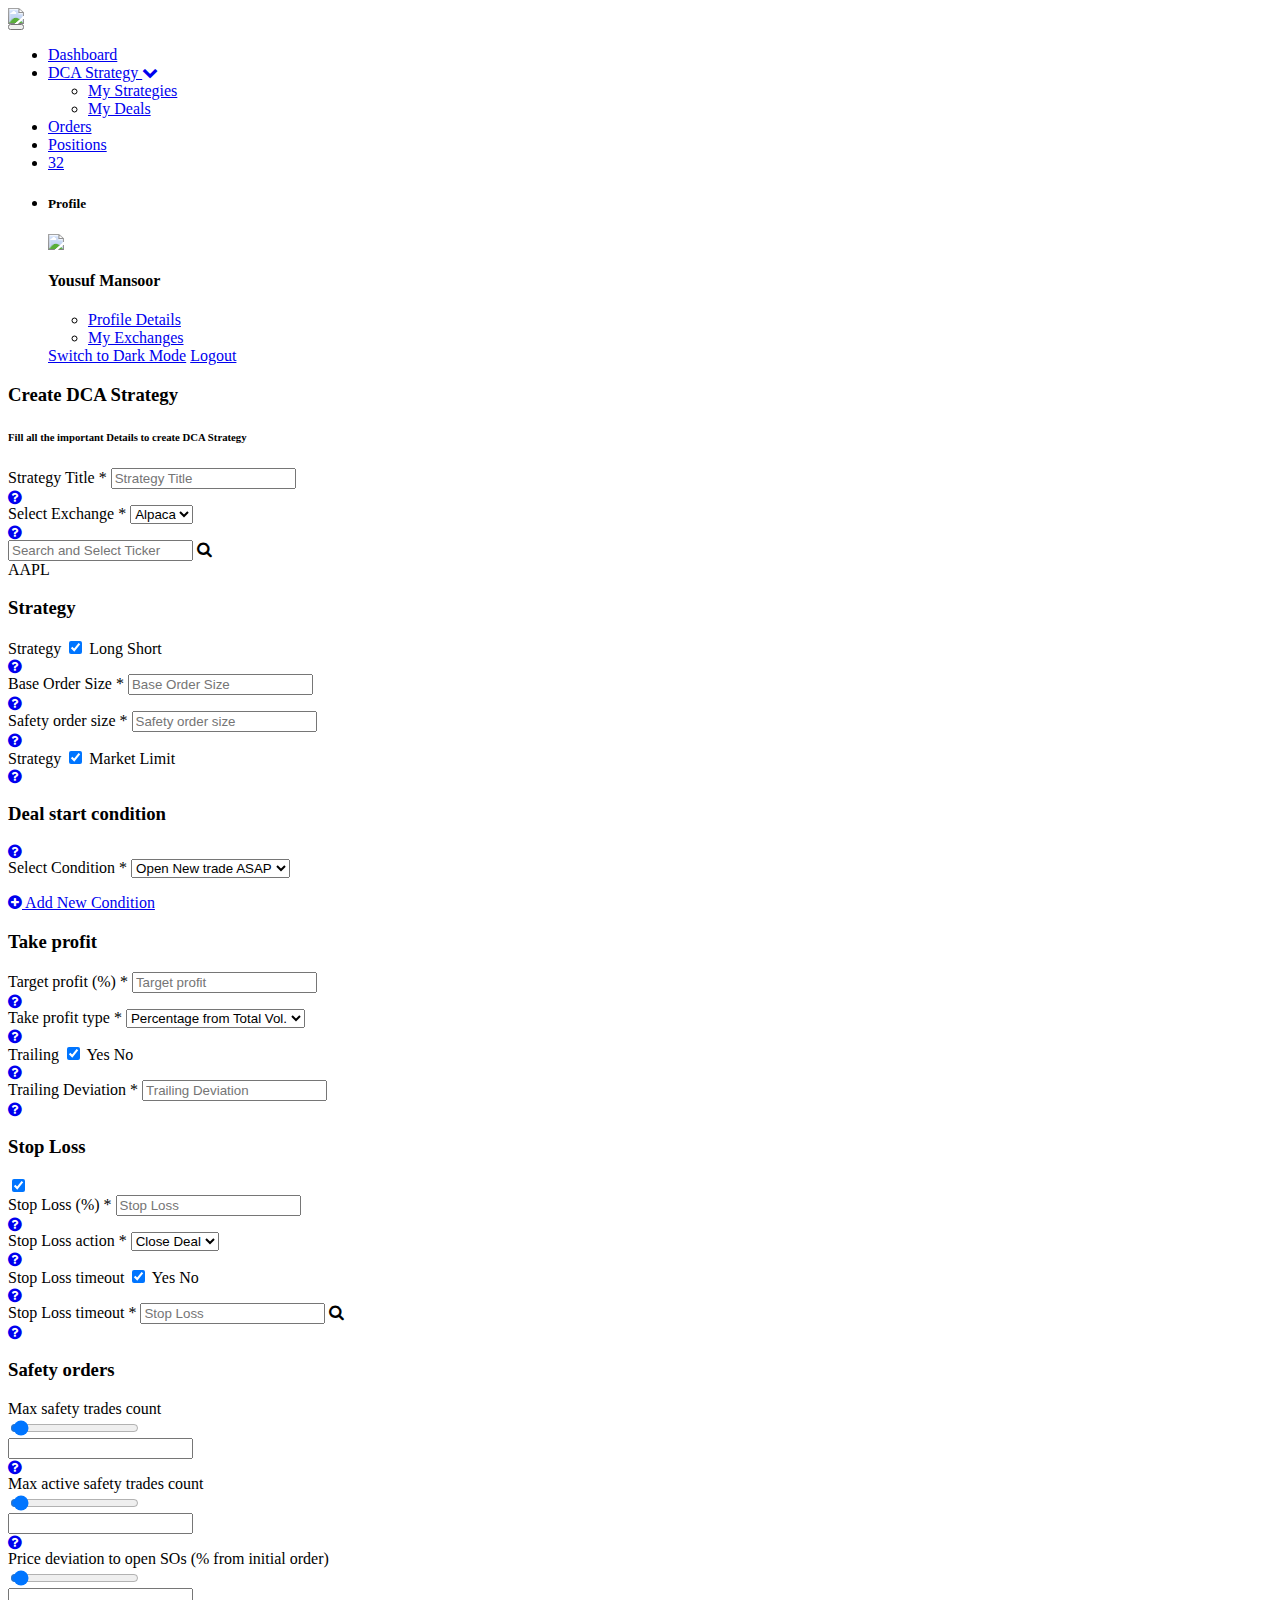
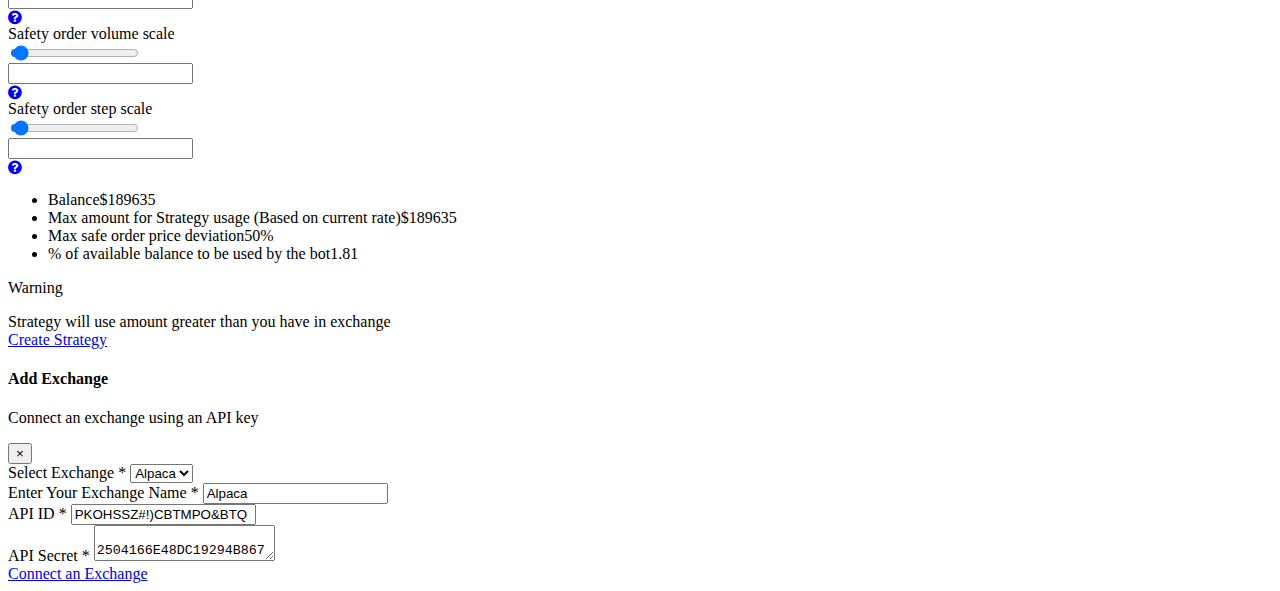
==== create_dca_strategy.html @ 5ad06d59 "Initial commit" ====
<html lang="en">
    <head>
        <meta charset="UTF-8">
        <meta name="viewport" content="width=device-width, initial-scale=1.0">
        <title>Hedgina</title>
        <link rel="stylesheet" href="vendor/bootstrap/css/bootstrap.min.css">
        <link rel="stylesheet" href="icons/css/line-awesome.min.css">
        <link rel="stylesheet" href="vendor/select-picker/css/bootstrap-select.min.css">
        <link rel="stylesheet" href="vendor/slick/slick.css">
        <link rel="stylesheet" href="vendor/slick/slick-theme.css">
        <link rel="stylesheet" href="css/range_slider_css.css">
        <link rel="stylesheet" href="https://stackpath.bootstrapcdn.com/font-awesome/4.7.0/css/font-awesome.min.css">
        <link rel="stylesheet" href="css/style.css">
    </head>
    <body>
        <!-- Navigation -->
        <nav class="navbar navbar-expand-lg navbar-light bg-light">
            <div class="container-fluid">
                <div class="row">
                    <div class="col-md-3">
                        <a class="navbar-brand" href="#"><img src="images/hedgina_logo.png"></a>
                    </div>
                    <div class="col-md-9">
                        <button class="navbar-toggler" type="button" data-toggle="collapse" data-target="#navbartopbar" aria-controls="navbarResponsive" aria-expanded="false" aria-label="Toggle navigation">
                            <span class="navbar-toggler-icon"></span>
                        </button>
                        <div class="collapse navbar-collapse" id="navbartopbar">
                            <ul class="navbar-nav ml-auto">
                                <li class="nav-item active">
                                    <a class="nav-link" href="#">Dashboard</a>
                                </li>
                                <li class="nav-item sub-item">
                                    <a class="nav-link" href="#">DCA Strategy <i class="fa fa-chevron-down"></i></a>
                                    <ul class="sub-menu">
                                        <li class="nav-item"><a href="my_dca_strategies.html" class="nav-link">My Strategies</a></li>
                                        <li class="nav-item"><a href="my_deals.html" class="nav-link">My Deals</a></li>
                                    </ul>
                                </li>
                                <li class="nav-item">
                                    <a class="nav-link" href="my_orders.html">Orders</a>
                                </li>
                                <li class="nav-item">
                                    <a class="nav-link" href="my_positions.html">Positions</a>
                                </li>
                                <li class="nav-item">
                                    <a class="nav-link notification" href="javascript:;"><i class="las la-bell"></i><span class="count">32</span></a>
                                </li>
                                <li class="nav-item">
                                    <a class="nav-link profile" href="javascript:;"><i class="las la-user"></i></a>
                                    <div class="myprofilebox">
                                        <div class="profilebox">
                                            <div class="profiletitle">
                                                <h5>Profile</h5>
                                                <a href="javascript:;" class="closeprofile"><i class="las la-times"></i></a>
                                            </div>
                                            <div class="profileimg">
                                                <span class="imgbox">
                                                    <img src="images/profilepic.png">
                                                </span>
                                                <h4>Yousuf Mansoor</h4>
                                            </div>
                                            <ul class="profilelist">
                                                <li><a href="javascript:;"><i class="las la-address-book"></i>Profile Details</a></li>
                                                <li><a href="javascript:;"><i class="las la-wallet"></i>My Exchanges</a></li>
                                            </ul>
                                            <div class="buttons">
                                                <a href="javascript:;" class="borderthemebtn">Switch to Dark Mode</a>
                                                <a href="javascript:;" class="themebtn">Logout</a>
                                            </div>
                                        </div>
                                    </div>
                                </li>
                            </ul>
                        </div>
                    </div>
                </div>
            </div>
        </nav>
        <section class="detailsec">
            <div class="container-fluid">
                <div class="row">
                    <div class="col-xl-7 col-lg-7 col-md-12">
                        <div class="row">
                            <div class="col-xl-12 col-lg-12 col-md-12">
                                <h3 class="themetitle">Create DCA Strategy</h3>
                                <h6 class="themesmalltitle">Fill all the important Details to create DCA Strategy</h6>
                            </div>
                            <div class="col-xl-6 col-lg-6 col-md-6">
                                <div class="form-group w80">
                                    <span class="form-label">Strategy Title <span class="requried">*</span></span>
                                    <input type="text" class="form-control m-input" placeholder="Strategy Title">
                                </div>
                                <a href="javascript:;" class="questionmark"><i class="fa fa-question-circle"></i></a>
                            </div>
                            <div class="col-xl-6 col-lg-6 col-md-6">
                                <div class="form-group w80">
                                    <span class="form-label">Select Exchange <span class="requried">*</span></span>
                                    <select class="form-control m-input">
                                        <option>Alpaca</option>
                                    </select>
                                </div>
                                <a href="javascript:;" class="questionmark"><i class="fa fa-question-circle"></i></a>
                            </div>
                            <div class="col-xl-6 col-lg-6 col-md-6">
                                <div class="form-group w80">
                                    <input type="text" class="form-control m-input" placeholder="Search and Select Ticker">
                                    <i class="fa fa-search inputicon"></i>
                                </div>
                            </div>
                            <div class="col-xl-6 col-lg-6 col-md-6">
                                <div class="chipbox"><span>AAPL <i class="las la-times"></i></span></div>
                            </div>
                            <div class="spanbr"></div>
                            <div class="col-xl-12 col-lg-12 col-md-12">
                                <h3 class="themetitle">Strategy</h3>
                            </div>
                            <div class="col-xl-4 col-lg-6 col-md-6">
                                <div class="form-group w80 switchgroup">
                                    <span class="form-label">Strategy</span>
                                    <label class="switch toggleswitch bigswitch">
                                        <input type="checkbox" checked="">
                                        <span class="slider round"></span>
                                        <span class="lefttext">Long</span>
                                        <span class="righttext">Short</span>
                                    </label>
                                </div>
                                <a href="javascript:;" class="questionmark"><i class="fa fa-question-circle"></i></a>
                            </div>
                            <div class="col-xl-4 col-lg-6 col-md-6">
                                <div class="form-group w80">
                                    <span class="form-label">Base Order Size <span class="requried">*</span></span>
                                    <input type="text" class="form-control m-input" placeholder="Base Order Size">
                                </div>
                                <a href="javascript:;" class="questionmark"><i class="fa fa-question-circle"></i></a>
                            </div>
                            <div class="col-xl-4 col-lg-6 col-md-6">
                                <div class="form-group w80">
                                    <span class="form-label">Safety order size <span class="requried">*</span></span>
                                    <input type="text" class="form-control m-input" placeholder="Safety order size">
                                </div>
                                <a href="javascript:;" class="questionmark"><i class="fa fa-question-circle"></i></a>
                            </div>
                            <div class="col-xl-4 col-lg-6 col-md-6">
                                <div class="form-group w80 switchgroup">
                                    <span class="form-label">Strategy</span>
                                    <label class="switch toggleswitch bigswitch">
                                        <input type="checkbox" checked="">
                                        <span class="slider round"></span>
                                        <span class="lefttext">Market</span>
                                        <span class="righttext">Limit</span>
                                    </label>
                                </div>
                                <a href="javascript:;" class="questionmark"><i class="fa fa-question-circle"></i></a>
                            </div>
                            <div class="spanbr"></div>
                            <div class="col-xl-12 col-lg-12 col-md-12">
                                <h3 class="themetitle wauto">Deal start condition</h3>
                                <a href="javascript:;" class="questionmark"><i class="fa fa-question-circle"></i></a>
                            </div>
                            <div class="col-xl-6 col-lg-6 col-md-6">
                                <div class="form-group w80">
                                    <span class="form-label">Select Condition <span class="requried">*</span></span>
                                    <select class="form-control m-input">
                                        <option>Open New trade ASAP</option>
                                    </select>
                                </div>
                            </div>
                            <div class="col-xl-6 col-lg-6 col-md-6">
                                <p class="terms abovespace"><a href="javascript:;"><i class="fa fa-plus-circle"></i> Add New Condition</a></p>
                            </div>
                            <div class="spanbr"></div>
                            <div class="col-xl-12 col-lg-12 col-md-12">
                                <h3 class="themetitle wauto">Take profit</h3>
                            </div>
                            <div class="col-xl-6 col-lg-6 col-md-6">
                                <div class="form-group w80">
                                    <span class="form-label">Target profit (%) <span class="requried">*</span></span>
                                    <input type="text" class="form-control m-input" placeholder="Target profit">
                                </div>
                                <a href="javascript:;" class="questionmark"><i class="fa fa-question-circle"></i></a>
                            </div>
                            <div class="col-xl-6 col-lg-6 col-md-6">
                                <div class="form-group w80">
                                    <span class="form-label">Take profit type <span class="requried">*</span></span>
                                    <select class="form-control m-input">
                                        <option>Percentage from Total Vol.</option>
                                    </select>
                                </div>
                                <a href="javascript:;" class="questionmark"><i class="fa fa-question-circle"></i></a>
                            </div>
                            <div class="col-xl-6 col-lg-6 col-md-6">
                                <div class="form-group w80 switchgroup">
                                    <span class="form-label">Trailing</span>
                                    <label class="switch toggleswitch bigswitch">
                                        <input type="checkbox" checked="">
                                        <span class="slider round"></span>
                                        <span class="lefttext">Yes</span>
                                        <span class="righttext">No</span>
                                    </label>
                                </div>
                                <a href="javascript:;" class="questionmark"><i class="fa fa-question-circle"></i></a>
                            </div>
                            <div class="col-xl-6 col-lg-6 col-md-6">
                                <div class="form-group w80">
                                    <span class="form-label">Trailing Deviation <span class="requried">*</span></span>
                                    <input type="text" class="form-control m-input" placeholder="Trailing Deviation">
                                </div>
                                <a href="javascript:;" class="questionmark"><i class="fa fa-question-circle"></i></a>
                            </div>
                            <div class="spanbr"></div>
                            <div class="col-xl-12 col-lg-12 col-md-12">
                                <h3 class="themetitle wauto">Stop Loss</h3>
                                <label class="switch toggleswitch">
                                    <input type="checkbox" checked="">
                                    <span class="slider round"></span>
                                </label>
                            </div>
                            <div class="col-xl-6 col-lg-6 col-md-6">
                                <div class="form-group w80">
                                    <span class="form-label">Stop Loss (%) <span class="requried">*</span></span>
                                    <input type="text" class="form-control m-input" placeholder="Stop Loss">
                                </div>
                                <a href="javascript:;" class="questionmark"><i class="fa fa-question-circle"></i></a>
                            </div>
                            <div class="col-xl-6 col-lg-6 col-md-6">
                                <div class="form-group w80">
                                    <span class="form-label">Stop Loss action <span class="requried">*</span></span>
                                    <select class="form-control m-input">
                                        <option>Close Deal</option>
                                    </select>
                                </div>
                                <a href="javascript:;" class="questionmark"><i class="fa fa-question-circle"></i></a>
                            </div>
                            <div class="col-xl-6 col-lg-6 col-md-6">
                                <div class="form-group w80 switchgroup">
                                    <span class="form-label">Stop Loss timeout</span>
                                    <label class="switch toggleswitch bigswitch">
                                        <input type="checkbox" checked="">
                                        <span class="slider round"></span>
                                        <span class="lefttext">Yes</span>
                                        <span class="righttext">No</span>
                                    </label>
                                </div>
                                <a href="javascript:;" class="questionmark"><i class="fa fa-question-circle"></i></a>
                            </div>
                            <div class="col-xl-6 col-lg-6 col-md-6">
                                <div class="form-group w80">
                                    <span class="form-label">Stop Loss timeout <span class="requried">*</span></span>
                                    <input type="text" class="form-control m-input" placeholder="Stop Loss">
                                    <i class="fa fa-search inputicon"></i>
                                </div>
                                <a href="javascript:;" class="questionmark"><i class="fa fa-question-circle"></i></a>
                            </div>
                            <div class="spanbr"></div>
                            <div class="col-xl-12 col-lg-12 col-md-6">
                                <h3 class="themetitle wauto">Safety orders</h3>
                            </div>   
                            <div class="col-xl-6 col-lg-6 col-md-12 rangslide">
                                <div class="form-group w80">
                                    <span class="form-label">Max safety trades count</span>
                                    <div class="range-slider grad" style='--min:0; --max:200; --step:1; --value:1; --text-value:"5"; '>
                                        <input type="range" min="0" max="200" step="1" value="5" oninput="this.parentNode.style.setProperty('--value',this.value); this.parentNode.style.setProperty('--text-value', JSON.stringify((+this.value).toLocaleString()))">
                                        <output></output>
                                        <div class='range-slider__progress'></div>
                                    </div>
                                    <input type="text" class="rangeinput">
                                </div>
                                <a href="javascript:;" class="questionmark"><i class="fa fa-question-circle"></i></a>
                            </div> 
                            <div class="col-xl-6 col-lg-6 col-md-12 rangslide">
                                <div class="form-group w80">
                                    <span class="form-label">Max active safety trades count</span>
                                    <div class="range-slider grad" style='--min:0; --max:200; --step:1; --value:1; --text-value:"5"; '>
                                        <input type="range" min="0" max="200" step="1" value="5" oninput="this.parentNode.style.setProperty('--value',this.value); this.parentNode.style.setProperty('--text-value', JSON.stringify((+this.value).toLocaleString()))">
                                        <output></output>
                                        <div class='range-slider__progress'></div>
                                    </div>
                                    <input type="text" class="rangeinput">
                                </div>
                                <a href="javascript:;" class="questionmark"><i class="fa fa-question-circle"></i></a>
                            </div>
                            <div class="col-xl-6 col-lg-6 col-md-12 rangslide">
                                <div class="form-group w80">
                                    <span class="form-label">Price deviation to open SOs (% from initial order)</span>
                                    <div class="range-slider grad" style='--min:0; --max:200; --step:1; --value:1; --text-value:"5"; '>
                                        <input type="range" min="0" max="200" step="1" value="5" oninput="this.parentNode.style.setProperty('--value',this.value); this.parentNode.style.setProperty('--text-value', JSON.stringify((+this.value).toLocaleString()))">
                                        <output></output>
                                        <div class='range-slider__progress'></div>
                                    </div>
                                    <input type="text" class="rangeinput">
                                </div>
                                <a href="javascript:;" class="questionmark"><i class="fa fa-question-circle"></i></a>
                            </div>
                            <div class="col-xl-6 col-lg-6 col-md-12"></div>
                            <div class="col-xl-6 col-lg-6 col-md-12 rangslide">
                                <div class="form-group w80">
                                    <span class="form-label">Safety order volume scale</span>
                                    <div class="range-slider grad" style='--min:0; --max:200; --step:1; --value:1; --text-value:"5"; '>
                                        <input type="range" min="0" max="200" step="1" value="5" oninput="this.parentNode.style.setProperty('--value',this.value); this.parentNode.style.setProperty('--text-value', JSON.stringify((+this.value).toLocaleString()))">
                                        <output></output>
                                        <div class='range-slider__progress'></div>
                                    </div>
                                    <input type="text" class="rangeinput">
                                </div>
                                <a href="javascript:;" class="questionmark"><i class="fa fa-question-circle"></i></a>
                            </div>
                            <div class="col-xl-6 col-lg-6 col-md-12 rangslide">
                                <div class="form-group w80">
                                    <span class="form-label">Safety order step scale</span>
                                    <div class="range-slider grad" style='--min:0; --max:200; --step:1; --value:1; --text-value:"5"; '>
                                        <input type="range" min="0" max="200" step="1" value="5" oninput="this.parentNode.style.setProperty('--value',this.value); this.parentNode.style.setProperty('--text-value', JSON.stringify((+this.value).toLocaleString()))">
                                        <output></output>
                                        <div class='range-slider__progress'></div>
                                    </div>
                                    <input type="text" class="rangeinput">
                                </div>
                                <a href="javascript:;" class="questionmark"><i class="fa fa-question-circle"></i></a>
                            </div>
                        </div>
                    </div> 
                    <div class="col-xl-5 col-lg-5 col-md-12">
                        <div class="boxarea boxshadow">
                            <ul class="balancelist"> 
                                <li><span class="balancetitle">Balance</span><span class="balanceval">$189635</span></li>
                                <li><span class="balancetitle">Max amount for Strategy usage (Based on current rate)</span><span class="balanceval">$189635</span></li>
                                <li><span class="balancetitle">Max safe order price deviation</span><span class="balanceval">50%</span></li>
                                <li><span class="balancetitle">% of available balance to be used by the bot</span><span class="balanceval">1.81</span></li>
                            </ul>
                            <div class="warningbox">
                                <p>Warning</p>
                                <span>Strategy will use amount greater than you have in exchange</span>
                            </div>
                            <a href="my_dca_strategies.html" class="themebtn exchangebtn w100"> Create Strategy </a>
                        </div>
                    </div>
                </div>
            </div>
        </section>
        <div class="modal successpopup" id="addExchange">
            <div class="modal-dialog">
            <div class="modal-content">      
                <!-- Modal Header -->
                <div class="modal-header">
                    <div class="titilearea">
                        <h4>Add Exchange</h4>
                        <p>Connect an exchange using an API key</p>
                    </div>
                    <button type="button" class="close" data-dismiss="modal">&times;</button>
                </div>      
                <!-- Modal body -->
                <div class="modal-body">
                    <div class="form-group">
                        <span class="form-label">Select Exchange *</span>
                        <select class="form-control m-input">
                            <option>Alpaca</option>
                        </select>
                    </div>
                    <div class="form-group">
                        <span class="form-label">Enter Your Exchange Name <span class="requried">*</span></span>
                        <input type="text" class="form-control m-input" value="Alpaca">
                    </div>
                    <div class="form-group">
                        <span class="form-label">API ID <span class="requried">*</span></span>
                        <input type="text" class="form-control m-input" value="PKOHSSZ#!)CBTMPO&BTQ">
                    </div>
                    <div class="form-group">
                        <span class="form-label">API Secret <span class="requried">*</span></span>
                        <textarea class="form-control m-input">
                            2504166E48DC19294B86773F798DEE7996D3973E2504166E48DC19294B867 73F798DEE7996D3973E2504166E48DC19294B86773F798DEE7996D3973E
                        </textarea>
                    </div>
                    <a href="javascript:;" class="themebtn w100">Connect an Exchange</a>
                </div>      
            </div>
            </div>
        </div>
       <script src="https://cdnjs.cloudflare.com/ajax/libs/jquery/2.1.3/jquery.min.js"></script>
       <script src="https://cdn.jsdelivr.net/npm/popper.js@1.16.1/dist/umd/popper.min.js" integrity="sha384-9/reFTGAW83EW2RDu2S0VKaIzap3H66lZH81PoYlFhbGU+6BZp6G7niu735Sk7lN" crossorigin="anonymous"></script>
       <script src="vendor/bootstrap/js/bootstrap.min.js"></script>
       <script src="vendor/select-picker/js/bootstrap-select.min.js"></script>
       <script src="vendor/slick/slick.js"></script>
       <script src="js/script.js"></script>
       <script>
           $(document).ready(function(){
                $('.filtterbox a.filttericon').click(function(){
                    $(this).parent().toggleClass('active');
                });
           });
       </script>
    </body>
</html>
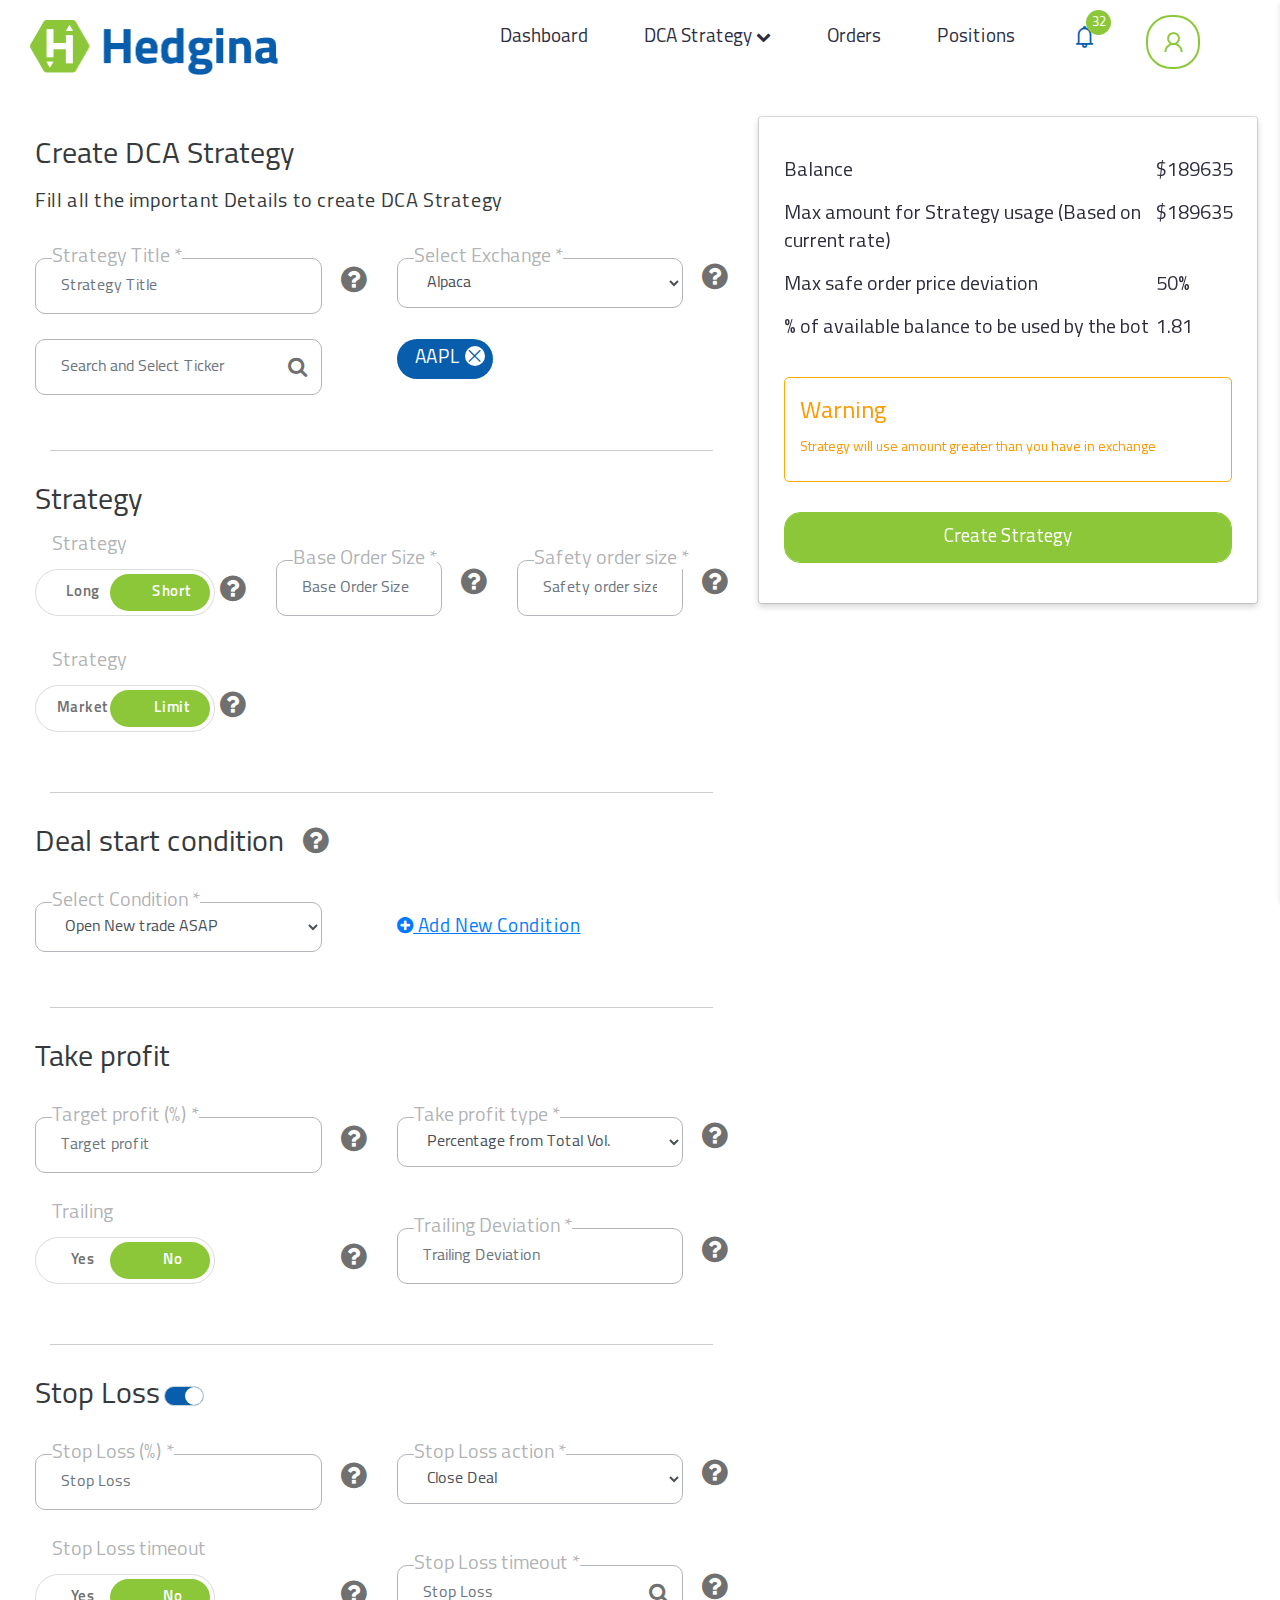
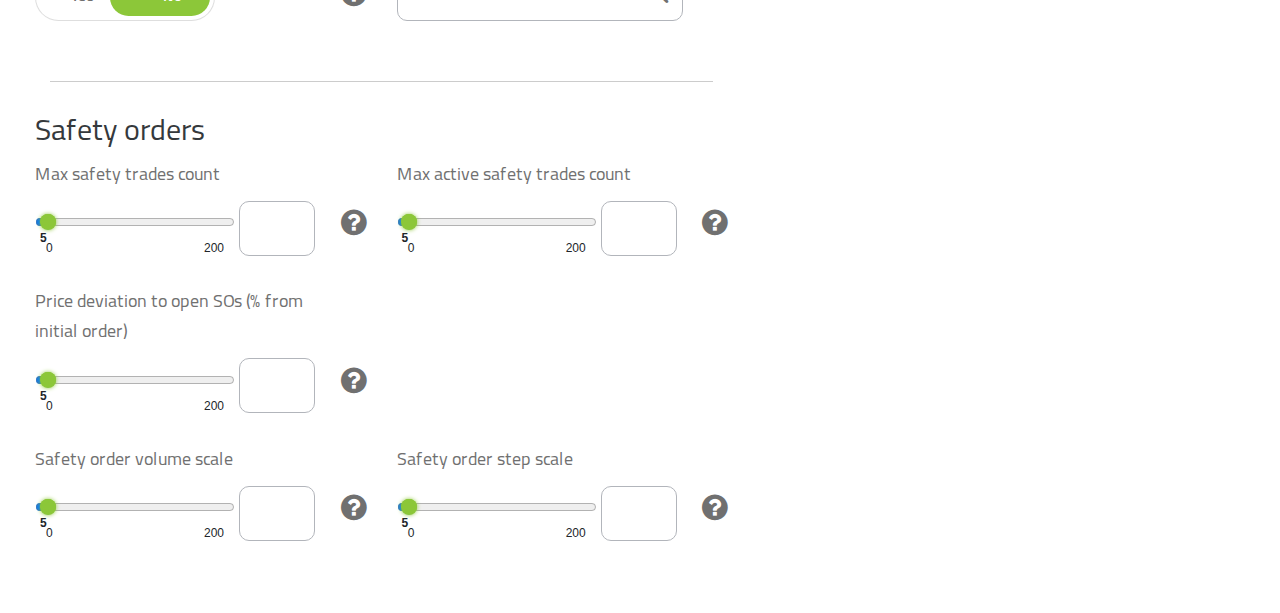
==== commit 3d9a32c5: "html" ====
--- a/create_dca_strategy.html
+++ b/create_dca_strategy.html
@@ -1,391 +1,391 @@
-<html lang="en">
-    <head>
-        <meta charset="UTF-8">
-        <meta name="viewport" content="width=device-width, initial-scale=1.0">
-        <title>Hedgina</title>
-        <link rel="stylesheet" href="vendor/bootstrap/css/bootstrap.min.css">
-        <link rel="stylesheet" href="icons/css/line-awesome.min.css">
-        <link rel="stylesheet" href="vendor/select-picker/css/bootstrap-select.min.css">
-        <link rel="stylesheet" href="vendor/slick/slick.css">
-        <link rel="stylesheet" href="vendor/slick/slick-theme.css">
-        <link rel="stylesheet" href="css/range_slider_css.css">
-        <link rel="stylesheet" href="https://stackpath.bootstrapcdn.com/font-awesome/4.7.0/css/font-awesome.min.css">
-        <link rel="stylesheet" href="css/style.css">
-    </head>
-    <body>
-        <!-- Navigation -->
-        <nav class="navbar navbar-expand-lg navbar-light bg-light">
-            <div class="container-fluid">
-                <div class="row">
-                    <div class="col-md-3">
-                        <a class="navbar-brand" href="#"><img src="images/hedgina_logo.png"></a>
-                    </div>
-                    <div class="col-md-9">
-                        <button class="navbar-toggler" type="button" data-toggle="collapse" data-target="#navbartopbar" aria-controls="navbarResponsive" aria-expanded="false" aria-label="Toggle navigation">
-                            <span class="navbar-toggler-icon"></span>
-                        </button>
-                        <div class="collapse navbar-collapse" id="navbartopbar">
-                            <ul class="navbar-nav ml-auto">
-                                <li class="nav-item active">
-                                    <a class="nav-link" href="#">Dashboard</a>
-                                </li>
-                                <li class="nav-item sub-item">
-                                    <a class="nav-link" href="#">DCA Strategy <i class="fa fa-chevron-down"></i></a>
-                                    <ul class="sub-menu">
-                                        <li class="nav-item"><a href="my_dca_strategies.html" class="nav-link">My Strategies</a></li>
-                                        <li class="nav-item"><a href="my_deals.html" class="nav-link">My Deals</a></li>
-                                    </ul>
-                                </li>
-                                <li class="nav-item">
-                                    <a class="nav-link" href="my_orders.html">Orders</a>
-                                </li>
-                                <li class="nav-item">
-                                    <a class="nav-link" href="my_positions.html">Positions</a>
-                                </li>
-                                <li class="nav-item">
-                                    <a class="nav-link notification" href="javascript:;"><i class="las la-bell"></i><span class="count">32</span></a>
-                                </li>
-                                <li class="nav-item">
-                                    <a class="nav-link profile" href="javascript:;"><i class="las la-user"></i></a>
-                                    <div class="myprofilebox">
-                                        <div class="profilebox">
-                                            <div class="profiletitle">
-                                                <h5>Profile</h5>
-                                                <a href="javascript:;" class="closeprofile"><i class="las la-times"></i></a>
-                                            </div>
-                                            <div class="profileimg">
-                                                <span class="imgbox">
-                                                    <img src="images/profilepic.png">
-                                                </span>
-                                                <h4>Yousuf Mansoor</h4>
-                                            </div>
-                                            <ul class="profilelist">
-                                                <li><a href="javascript:;"><i class="las la-address-book"></i>Profile Details</a></li>
-                                                <li><a href="javascript:;"><i class="las la-wallet"></i>My Exchanges</a></li>
-                                            </ul>
-                                            <div class="buttons">
-                                                <a href="javascript:;" class="borderthemebtn">Switch to Dark Mode</a>
-                                                <a href="javascript:;" class="themebtn">Logout</a>
-                                            </div>
-                                        </div>
-                                    </div>
-                                </li>
-                            </ul>
-                        </div>
-                    </div>
-                </div>
-            </div>
-        </nav>
-        <section class="detailsec">
-            <div class="container-fluid">
-                <div class="row">
-                    <div class="col-xl-7 col-lg-7 col-md-12">
-                        <div class="row">
-                            <div class="col-xl-12 col-lg-12 col-md-12">
-                                <h3 class="themetitle">Create DCA Strategy</h3>
-                                <h6 class="themesmalltitle">Fill all the important Details to create DCA Strategy</h6>
-                            </div>
-                            <div class="col-xl-6 col-lg-6 col-md-6">
-                                <div class="form-group w80">
-                                    <span class="form-label">Strategy Title <span class="requried">*</span></span>
-                                    <input type="text" class="form-control m-input" placeholder="Strategy Title">
-                                </div>
-                                <a href="javascript:;" class="questionmark"><i class="fa fa-question-circle"></i></a>
-                            </div>
-                            <div class="col-xl-6 col-lg-6 col-md-6">
-                                <div class="form-group w80">
-                                    <span class="form-label">Select Exchange <span class="requried">*</span></span>
-                                    <select class="form-control m-input">
-                                        <option>Alpaca</option>
-                                    </select>
-                                </div>
-                                <a href="javascript:;" class="questionmark"><i class="fa fa-question-circle"></i></a>
-                            </div>
-                            <div class="col-xl-6 col-lg-6 col-md-6">
-                                <div class="form-group w80">
-                                    <input type="text" class="form-control m-input" placeholder="Search and Select Ticker">
-                                    <i class="fa fa-search inputicon"></i>
-                                </div>
-                            </div>
-                            <div class="col-xl-6 col-lg-6 col-md-6">
-                                <div class="chipbox"><span>AAPL <i class="las la-times"></i></span></div>
-                            </div>
-                            <div class="spanbr"></div>
-                            <div class="col-xl-12 col-lg-12 col-md-12">
-                                <h3 class="themetitle">Strategy</h3>
-                            </div>
-                            <div class="col-xl-4 col-lg-6 col-md-6">
-                                <div class="form-group w80 switchgroup">
-                                    <span class="form-label">Strategy</span>
-                                    <label class="switch toggleswitch bigswitch">
-                                        <input type="checkbox" checked="">
-                                        <span class="slider round"></span>
-                                        <span class="lefttext">Long</span>
-                                        <span class="righttext">Short</span>
-                                    </label>
-                                </div>
-                                <a href="javascript:;" class="questionmark"><i class="fa fa-question-circle"></i></a>
-                            </div>
-                            <div class="col-xl-4 col-lg-6 col-md-6">
-                                <div class="form-group w80">
-                                    <span class="form-label">Base Order Size <span class="requried">*</span></span>
-                                    <input type="text" class="form-control m-input" placeholder="Base Order Size">
-                                </div>
-                                <a href="javascript:;" class="questionmark"><i class="fa fa-question-circle"></i></a>
-                            </div>
-                            <div class="col-xl-4 col-lg-6 col-md-6">
-                                <div class="form-group w80">
-                                    <span class="form-label">Safety order size <span class="requried">*</span></span>
-                                    <input type="text" class="form-control m-input" placeholder="Safety order size">
-                                </div>
-                                <a href="javascript:;" class="questionmark"><i class="fa fa-question-circle"></i></a>
-                            </div>
-                            <div class="col-xl-4 col-lg-6 col-md-6">
-                                <div class="form-group w80 switchgroup">
-                                    <span class="form-label">Strategy</span>
-                                    <label class="switch toggleswitch bigswitch">
-                                        <input type="checkbox" checked="">
-                                        <span class="slider round"></span>
-                                        <span class="lefttext">Market</span>
-                                        <span class="righttext">Limit</span>
-                                    </label>
-                                </div>
-                                <a href="javascript:;" class="questionmark"><i class="fa fa-question-circle"></i></a>
-                            </div>
-                            <div class="spanbr"></div>
-                            <div class="col-xl-12 col-lg-12 col-md-12">
-                                <h3 class="themetitle wauto">Deal start condition</h3>
-                                <a href="javascript:;" class="questionmark"><i class="fa fa-question-circle"></i></a>
-                            </div>
-                            <div class="col-xl-6 col-lg-6 col-md-6">
-                                <div class="form-group w80">
-                                    <span class="form-label">Select Condition <span class="requried">*</span></span>
-                                    <select class="form-control m-input">
-                                        <option>Open New trade ASAP</option>
-                                    </select>
-                                </div>
-                            </div>
-                            <div class="col-xl-6 col-lg-6 col-md-6">
-                                <p class="terms abovespace"><a href="javascript:;"><i class="fa fa-plus-circle"></i> Add New Condition</a></p>
-                            </div>
-                            <div class="spanbr"></div>
-                            <div class="col-xl-12 col-lg-12 col-md-12">
-                                <h3 class="themetitle wauto">Take profit</h3>
-                            </div>
-                            <div class="col-xl-6 col-lg-6 col-md-6">
-                                <div class="form-group w80">
-                                    <span class="form-label">Target profit (%) <span class="requried">*</span></span>
-                                    <input type="text" class="form-control m-input" placeholder="Target profit">
-                                </div>
-                                <a href="javascript:;" class="questionmark"><i class="fa fa-question-circle"></i></a>
-                            </div>
-                            <div class="col-xl-6 col-lg-6 col-md-6">
-                                <div class="form-group w80">
-                                    <span class="form-label">Take profit type <span class="requried">*</span></span>
-                                    <select class="form-control m-input">
-                                        <option>Percentage from Total Vol.</option>
-                                    </select>
-                                </div>
-                                <a href="javascript:;" class="questionmark"><i class="fa fa-question-circle"></i></a>
-                            </div>
-                            <div class="col-xl-6 col-lg-6 col-md-6">
-                                <div class="form-group w80 switchgroup">
-                                    <span class="form-label">Trailing</span>
-                                    <label class="switch toggleswitch bigswitch">
-                                        <input type="checkbox" checked="">
-                                        <span class="slider round"></span>
-                                        <span class="lefttext">Yes</span>
-                                        <span class="righttext">No</span>
-                                    </label>
-                                </div>
-                                <a href="javascript:;" class="questionmark"><i class="fa fa-question-circle"></i></a>
-                            </div>
-                            <div class="col-xl-6 col-lg-6 col-md-6">
-                                <div class="form-group w80">
-                                    <span class="form-label">Trailing Deviation <span class="requried">*</span></span>
-                                    <input type="text" class="form-control m-input" placeholder="Trailing Deviation">
-                                </div>
-                                <a href="javascript:;" class="questionmark"><i class="fa fa-question-circle"></i></a>
-                            </div>
-                            <div class="spanbr"></div>
-                            <div class="col-xl-12 col-lg-12 col-md-12">
-                                <h3 class="themetitle wauto">Stop Loss</h3>
-                                <label class="switch toggleswitch">
-                                    <input type="checkbox" checked="">
-                                    <span class="slider round"></span>
-                                </label>
-                            </div>
-                            <div class="col-xl-6 col-lg-6 col-md-6">
-                                <div class="form-group w80">
-                                    <span class="form-label">Stop Loss (%) <span class="requried">*</span></span>
-                                    <input type="text" class="form-control m-input" placeholder="Stop Loss">
-                                </div>
-                                <a href="javascript:;" class="questionmark"><i class="fa fa-question-circle"></i></a>
-                            </div>
-                            <div class="col-xl-6 col-lg-6 col-md-6">
-                                <div class="form-group w80">
-                                    <span class="form-label">Stop Loss action <span class="requried">*</span></span>
-                                    <select class="form-control m-input">
-                                        <option>Close Deal</option>
-                                    </select>
-                                </div>
-                                <a href="javascript:;" class="questionmark"><i class="fa fa-question-circle"></i></a>
-                            </div>
-                            <div class="col-xl-6 col-lg-6 col-md-6">
-                                <div class="form-group w80 switchgroup">
-                                    <span class="form-label">Stop Loss timeout</span>
-                                    <label class="switch toggleswitch bigswitch">
-                                        <input type="checkbox" checked="">
-                                        <span class="slider round"></span>
-                                        <span class="lefttext">Yes</span>
-                                        <span class="righttext">No</span>
-                                    </label>
-                                </div>
-                                <a href="javascript:;" class="questionmark"><i class="fa fa-question-circle"></i></a>
-                            </div>
-                            <div class="col-xl-6 col-lg-6 col-md-6">
-                                <div class="form-group w80">
-                                    <span class="form-label">Stop Loss timeout <span class="requried">*</span></span>
-                                    <input type="text" class="form-control m-input" placeholder="Stop Loss">
-                                    <i class="fa fa-search inputicon"></i>
-                                </div>
-                                <a href="javascript:;" class="questionmark"><i class="fa fa-question-circle"></i></a>
-                            </div>
-                            <div class="spanbr"></div>
-                            <div class="col-xl-12 col-lg-12 col-md-6">
-                                <h3 class="themetitle wauto">Safety orders</h3>
-                            </div>   
-                            <div class="col-xl-6 col-lg-6 col-md-12 rangslide">
-                                <div class="form-group w80">
-                                    <span class="form-label">Max safety trades count</span>
-                                    <div class="range-slider grad" style='--min:0; --max:200; --step:1; --value:1; --text-value:"5"; '>
-                                        <input type="range" min="0" max="200" step="1" value="5" oninput="this.parentNode.style.setProperty('--value',this.value); this.parentNode.style.setProperty('--text-value', JSON.stringify((+this.value).toLocaleString()))">
-                                        <output></output>
-                                        <div class='range-slider__progress'></div>
-                                    </div>
-                                    <input type="text" class="rangeinput">
-                                </div>
-                                <a href="javascript:;" class="questionmark"><i class="fa fa-question-circle"></i></a>
-                            </div> 
-                            <div class="col-xl-6 col-lg-6 col-md-12 rangslide">
-                                <div class="form-group w80">
-                                    <span class="form-label">Max active safety trades count</span>
-                                    <div class="range-slider grad" style='--min:0; --max:200; --step:1; --value:1; --text-value:"5"; '>
-                                        <input type="range" min="0" max="200" step="1" value="5" oninput="this.parentNode.style.setProperty('--value',this.value); this.parentNode.style.setProperty('--text-value', JSON.stringify((+this.value).toLocaleString()))">
-                                        <output></output>
-                                        <div class='range-slider__progress'></div>
-                                    </div>
-                                    <input type="text" class="rangeinput">
-                                </div>
-                                <a href="javascript:;" class="questionmark"><i class="fa fa-question-circle"></i></a>
-                            </div>
-                            <div class="col-xl-6 col-lg-6 col-md-12 rangslide">
-                                <div class="form-group w80">
-                                    <span class="form-label">Price deviation to open SOs (% from initial order)</span>
-                                    <div class="range-slider grad" style='--min:0; --max:200; --step:1; --value:1; --text-value:"5"; '>
-                                        <input type="range" min="0" max="200" step="1" value="5" oninput="this.parentNode.style.setProperty('--value',this.value); this.parentNode.style.setProperty('--text-value', JSON.stringify((+this.value).toLocaleString()))">
-                                        <output></output>
-                                        <div class='range-slider__progress'></div>
-                                    </div>
-                                    <input type="text" class="rangeinput">
-                                </div>
-                                <a href="javascript:;" class="questionmark"><i class="fa fa-question-circle"></i></a>
-                            </div>
-                            <div class="col-xl-6 col-lg-6 col-md-12"></div>
-                            <div class="col-xl-6 col-lg-6 col-md-12 rangslide">
-                                <div class="form-group w80">
-                                    <span class="form-label">Safety order volume scale</span>
-                                    <div class="range-slider grad" style='--min:0; --max:200; --step:1; --value:1; --text-value:"5"; '>
-                                        <input type="range" min="0" max="200" step="1" value="5" oninput="this.parentNode.style.setProperty('--value',this.value); this.parentNode.style.setProperty('--text-value', JSON.stringify((+this.value).toLocaleString()))">
-                                        <output></output>
-                                        <div class='range-slider__progress'></div>
-                                    </div>
-                                    <input type="text" class="rangeinput">
-                                </div>
-                                <a href="javascript:;" class="questionmark"><i class="fa fa-question-circle"></i></a>
-                            </div>
-                            <div class="col-xl-6 col-lg-6 col-md-12 rangslide">
-                                <div class="form-group w80">
-                                    <span class="form-label">Safety order step scale</span>
-                                    <div class="range-slider grad" style='--min:0; --max:200; --step:1; --value:1; --text-value:"5"; '>
-                                        <input type="range" min="0" max="200" step="1" value="5" oninput="this.parentNode.style.setProperty('--value',this.value); this.parentNode.style.setProperty('--text-value', JSON.stringify((+this.value).toLocaleString()))">
-                                        <output></output>
-                                        <div class='range-slider__progress'></div>
-                                    </div>
-                                    <input type="text" class="rangeinput">
-                                </div>
-                                <a href="javascript:;" class="questionmark"><i class="fa fa-question-circle"></i></a>
-                            </div>
-                        </div>
-                    </div> 
-                    <div class="col-xl-5 col-lg-5 col-md-12">
-                        <div class="boxarea boxshadow">
-                            <ul class="balancelist"> 
-                                <li><span class="balancetitle">Balance</span><span class="balanceval">$189635</span></li>
-                                <li><span class="balancetitle">Max amount for Strategy usage (Based on current rate)</span><span class="balanceval">$189635</span></li>
-                                <li><span class="balancetitle">Max safe order price deviation</span><span class="balanceval">50%</span></li>
-                                <li><span class="balancetitle">% of available balance to be used by the bot</span><span class="balanceval">1.81</span></li>
-                            </ul>
-                            <div class="warningbox">
-                                <p>Warning</p>
-                                <span>Strategy will use amount greater than you have in exchange</span>
-                            </div>
-                            <a href="my_dca_strategies.html" class="themebtn exchangebtn w100"> Create Strategy </a>
-                        </div>
-                    </div>
-                </div>
-            </div>
-        </section>
-        <div class="modal successpopup" id="addExchange">
-            <div class="modal-dialog">
-            <div class="modal-content">      
-                <!-- Modal Header -->
-                <div class="modal-header">
-                    <div class="titilearea">
-                        <h4>Add Exchange</h4>
-                        <p>Connect an exchange using an API key</p>
-                    </div>
-                    <button type="button" class="close" data-dismiss="modal">&times;</button>
-                </div>      
-                <!-- Modal body -->
-                <div class="modal-body">
-                    <div class="form-group">
-                        <span class="form-label">Select Exchange *</span>
-                        <select class="form-control m-input">
-                            <option>Alpaca</option>
-                        </select>
-                    </div>
-                    <div class="form-group">
-                        <span class="form-label">Enter Your Exchange Name <span class="requried">*</span></span>
-                        <input type="text" class="form-control m-input" value="Alpaca">
-                    </div>
-                    <div class="form-group">
-                        <span class="form-label">API ID <span class="requried">*</span></span>
-                        <input type="text" class="form-control m-input" value="PKOHSSZ#!)CBTMPO&BTQ">
-                    </div>
-                    <div class="form-group">
-                        <span class="form-label">API Secret <span class="requried">*</span></span>
-                        <textarea class="form-control m-input">
-                            2504166E48DC19294B86773F798DEE7996D3973E2504166E48DC19294B867 73F798DEE7996D3973E2504166E48DC19294B86773F798DEE7996D3973E
-                        </textarea>
-                    </div>
-                    <a href="javascript:;" class="themebtn w100">Connect an Exchange</a>
-                </div>      
-            </div>
-            </div>
-        </div>
-       <script src="https://cdnjs.cloudflare.com/ajax/libs/jquery/2.1.3/jquery.min.js"></script>
-       <script src="https://cdn.jsdelivr.net/npm/popper.js@1.16.1/dist/umd/popper.min.js" integrity="sha384-9/reFTGAW83EW2RDu2S0VKaIzap3H66lZH81PoYlFhbGU+6BZp6G7niu735Sk7lN" crossorigin="anonymous"></script>
-       <script src="vendor/bootstrap/js/bootstrap.min.js"></script>
-       <script src="vendor/select-picker/js/bootstrap-select.min.js"></script>
-       <script src="vendor/slick/slick.js"></script>
-       <script src="js/script.js"></script>
-       <script>
-           $(document).ready(function(){
-                $('.filtterbox a.filttericon').click(function(){
-                    $(this).parent().toggleClass('active');
-                });
-           });
-       </script>
-    </body>
+<html lang="en">
+    <head>
+        <meta charset="UTF-8">
+        <meta name="viewport" content="width=device-width, initial-scale=1.0">
+        <title>Hedgina</title>
+        <link rel="stylesheet" href="vendor/bootstrap/css/bootstrap.min.css">
+        <link rel="stylesheet" href="icons/css/line-awesome.min.css">
+        <link rel="stylesheet" href="vendor/select-picker/css/bootstrap-select.min.css">
+        <link rel="stylesheet" href="vendor/slick/slick.css">
+        <link rel="stylesheet" href="vendor/slick/slick-theme.css">
+        <link rel="stylesheet" href="css/range_slider_css.css">
+        <link rel="stylesheet" href="https://stackpath.bootstrapcdn.com/font-awesome/4.7.0/css/font-awesome.min.css">
+        <link rel="stylesheet" href="css/style.css">
+    </head>
+    <body>
+        <!-- Navigation -->
+        <nav class="navbar navbar-expand-lg navbar-light bg-light">
+            <div class="container-fluid">
+                <div class="row">
+                    <div class="col-md-3">
+                        <a class="navbar-brand" href="#"><img src="images/hedgina_logo.png"></a>
+                    </div>
+                    <div class="col-md-9">
+                        <button class="navbar-toggler" type="button" data-toggle="collapse" data-target="#navbartopbar" aria-controls="navbarResponsive" aria-expanded="false" aria-label="Toggle navigation">
+                            <span class="navbar-toggler-icon"></span>
+                        </button>
+                        <div class="collapse navbar-collapse" id="navbartopbar">
+                            <ul class="navbar-nav ml-auto">
+                                <li class="nav-item active">
+                                    <a class="nav-link" href="#">Dashboard</a>
+                                </li>
+                                <li class="nav-item sub-item">
+                                    <a class="nav-link" href="#">DCA Strategy <i class="fa fa-chevron-down"></i></a>
+                                    <ul class="sub-menu">
+                                        <li class="nav-item"><a href="my_dca_strategies.html" class="nav-link">My Strategies</a></li>
+                                        <li class="nav-item"><a href="my_deals.html" class="nav-link">My Deals</a></li>
+                                    </ul>
+                                </li>
+                                <li class="nav-item">
+                                    <a class="nav-link" href="my_orders.html">Orders</a>
+                                </li>
+                                <li class="nav-item">
+                                    <a class="nav-link" href="my_positions.html">Positions</a>
+                                </li>
+                                <li class="nav-item">
+                                    <a class="nav-link notification" href="javascript:;"><i class="las la-bell"></i><span class="count">32</span></a>
+                                </li>
+                                <li class="nav-item">
+                                    <a class="nav-link profile" href="javascript:;"><i class="las la-user"></i></a>
+                                    <div class="myprofilebox">
+                                        <div class="profilebox">
+                                            <div class="profiletitle">
+                                                <h5>Profile</h5>
+                                                <a href="javascript:;" class="closeprofile"><i class="las la-times"></i></a>
+                                            </div>
+                                            <div class="profileimg">
+                                                <span class="imgbox">
+                                                    <img src="images/profilepic.png">
+                                                </span>
+                                                <h4>Yousuf Mansoor</h4>
+                                            </div>
+                                            <ul class="profilelist">
+                                                <li><a href="javascript:;"><i class="las la-address-book"></i>Profile Details</a></li>
+                                                <li><a href="javascript:;"><i class="las la-wallet"></i>My Exchanges</a></li>
+                                            </ul>
+                                            <div class="buttons">
+                                                <a href="javascript:;" class="borderthemebtn">Switch to Dark Mode</a>
+                                                <a href="javascript:;" class="themebtn">Logout</a>
+                                            </div>
+                                        </div>
+                                    </div>
+                                </li>
+                            </ul>
+                        </div>
+                    </div>
+                </div>
+            </div>
+        </nav>
+        <section class="detailsec">
+            <div class="container-fluid">
+                <div class="row">
+                    <div class="col-xl-7 col-lg-7 col-md-12">
+                        <div class="row">
+                            <div class="col-xl-12 col-lg-12 col-md-12">
+                                <h3 class="themetitle">Create DCA Strategy</h3>
+                                <h6 class="themesmalltitle">Fill all the important Details to create DCA Strategy</h6>
+                            </div>
+                            <div class="col-xl-6 col-lg-6 col-md-6">
+                                <div class="form-group w80">
+                                    <span class="form-label">Strategy Title <span class="requried">*</span></span>
+                                    <input type="text" class="form-control m-input" placeholder="Strategy Title">
+                                </div>
+                                <a href="javascript:;" class="questionmark"><i class="fa fa-question-circle"></i></a>
+                            </div>
+                            <div class="col-xl-6 col-lg-6 col-md-6">
+                                <div class="form-group w80">
+                                    <span class="form-label">Select Exchange <span class="requried">*</span></span>
+                                    <select class="form-control m-input">
+                                        <option>Alpaca</option>
+                                    </select>
+                                </div>
+                                <a href="javascript:;" class="questionmark"><i class="fa fa-question-circle"></i></a>
+                            </div>
+                            <div class="col-xl-6 col-lg-6 col-md-6">
+                                <div class="form-group w80">
+                                    <input type="text" class="form-control m-input" placeholder="Search and Select Ticker">
+                                    <i class="fa fa-search inputicon"></i>
+                                </div>
+                            </div>
+                            <div class="col-xl-6 col-lg-6 col-md-6">
+                                <div class="chipbox"><span>AAPL <i class="las la-times"></i></span></div>
+                            </div>
+                            <div class="spanbr"></div>
+                            <div class="col-xl-12 col-lg-12 col-md-12">
+                                <h3 class="themetitle">Strategy</h3>
+                            </div>
+                            <div class="col-xl-4 col-lg-6 col-md-6">
+                                <div class="form-group w80 switchgroup">
+                                    <span class="form-label">Strategy</span>
+                                    <label class="switch toggleswitch bigswitch">
+                                        <input type="checkbox" checked="">
+                                        <span class="slider round"></span>
+                                        <span class="lefttext">Long</span>
+                                        <span class="righttext">Short</span>
+                                    </label>
+                                </div>
+                                <a href="javascript:;" class="questionmark"><i class="fa fa-question-circle"></i></a>
+                            </div>
+                            <div class="col-xl-4 col-lg-6 col-md-6">
+                                <div class="form-group w80">
+                                    <span class="form-label">Base Order Size <span class="requried">*</span></span>
+                                    <input type="text" class="form-control m-input" placeholder="Base Order Size">
+                                </div>
+                                <a href="javascript:;" class="questionmark"><i class="fa fa-question-circle"></i></a>
+                            </div>
+                            <div class="col-xl-4 col-lg-6 col-md-6">
+                                <div class="form-group w80">
+                                    <span class="form-label">Safety order size <span class="requried">*</span></span>
+                                    <input type="text" class="form-control m-input" placeholder="Safety order size">
+                                </div>
+                                <a href="javascript:;" class="questionmark"><i class="fa fa-question-circle"></i></a>
+                            </div>
+                            <div class="col-xl-4 col-lg-6 col-md-6">
+                                <div class="form-group w80 switchgroup">
+                                    <span class="form-label">Strategy</span>
+                                    <label class="switch toggleswitch bigswitch">
+                                        <input type="checkbox" checked="">
+                                        <span class="slider round"></span>
+                                        <span class="lefttext">Market</span>
+                                        <span class="righttext">Limit</span>
+                                    </label>
+                                </div>
+                                <a href="javascript:;" class="questionmark"><i class="fa fa-question-circle"></i></a>
+                            </div>
+                            <div class="spanbr"></div>
+                            <div class="col-xl-12 col-lg-12 col-md-12">
+                                <h3 class="themetitle wauto">Deal start condition</h3>
+                                <a href="javascript:;" class="questionmark"><i class="fa fa-question-circle"></i></a>
+                            </div>
+                            <div class="col-xl-6 col-lg-6 col-md-6">
+                                <div class="form-group w80">
+                                    <span class="form-label">Select Condition <span class="requried">*</span></span>
+                                    <select class="form-control m-input">
+                                        <option>Open New trade ASAP</option>
+                                    </select>
+                                </div>
+                            </div>
+                            <div class="col-xl-6 col-lg-6 col-md-6">
+                                <p class="terms abovespace"><a href="javascript:;"><i class="fa fa-plus-circle"></i> Add New Condition</a></p>
+                            </div>
+                            <div class="spanbr"></div>
+                            <div class="col-xl-12 col-lg-12 col-md-12">
+                                <h3 class="themetitle wauto">Take profit</h3>
+                            </div>
+                            <div class="col-xl-6 col-lg-6 col-md-6">
+                                <div class="form-group w80">
+                                    <span class="form-label">Target profit (%) <span class="requried">*</span></span>
+                                    <input type="text" class="form-control m-input" placeholder="Target profit">
+                                </div>
+                                <a href="javascript:;" class="questionmark"><i class="fa fa-question-circle"></i></a>
+                            </div>
+                            <div class="col-xl-6 col-lg-6 col-md-6">
+                                <div class="form-group w80">
+                                    <span class="form-label">Take profit type <span class="requried">*</span></span>
+                                    <select class="form-control m-input">
+                                        <option>Percentage from Total Vol.</option>
+                                    </select>
+                                </div>
+                                <a href="javascript:;" class="questionmark"><i class="fa fa-question-circle"></i></a>
+                            </div>
+                            <div class="col-xl-6 col-lg-6 col-md-6">
+                                <div class="form-group w80 switchgroup">
+                                    <span class="form-label">Trailing</span>
+                                    <label class="switch toggleswitch bigswitch">
+                                        <input type="checkbox" checked="">
+                                        <span class="slider round"></span>
+                                        <span class="lefttext">Yes</span>
+                                        <span class="righttext">No</span>
+                                    </label>
+                                </div>
+                                <a href="javascript:;" class="questionmark"><i class="fa fa-question-circle"></i></a>
+                            </div>
+                            <div class="col-xl-6 col-lg-6 col-md-6">
+                                <div class="form-group w80">
+                                    <span class="form-label">Trailing Deviation <span class="requried">*</span></span>
+                                    <input type="text" class="form-control m-input" placeholder="Trailing Deviation">
+                                </div>
+                                <a href="javascript:;" class="questionmark"><i class="fa fa-question-circle"></i></a>
+                            </div>
+                            <div class="spanbr"></div>
+                            <div class="col-xl-12 col-lg-12 col-md-12">
+                                <h3 class="themetitle wauto">Stop Loss</h3>
+                                <label class="switch toggleswitch">
+                                    <input type="checkbox" checked="">
+                                    <span class="slider round"></span>
+                                </label>
+                            </div>
+                            <div class="col-xl-6 col-lg-6 col-md-6">
+                                <div class="form-group w80">
+                                    <span class="form-label">Stop Loss (%) <span class="requried">*</span></span>
+                                    <input type="text" class="form-control m-input" placeholder="Stop Loss">
+                                </div>
+                                <a href="javascript:;" class="questionmark"><i class="fa fa-question-circle"></i></a>
+                            </div>
+                            <div class="col-xl-6 col-lg-6 col-md-6">
+                                <div class="form-group w80">
+                                    <span class="form-label">Stop Loss action <span class="requried">*</span></span>
+                                    <select class="form-control m-input">
+                                        <option>Close Deal</option>
+                                    </select>
+                                </div>
+                                <a href="javascript:;" class="questionmark"><i class="fa fa-question-circle"></i></a>
+                            </div>
+                            <div class="col-xl-6 col-lg-6 col-md-6">
+                                <div class="form-group w80 switchgroup">
+                                    <span class="form-label">Stop Loss timeout</span>
+                                    <label class="switch toggleswitch bigswitch">
+                                        <input type="checkbox" checked="">
+                                        <span class="slider round"></span>
+                                        <span class="lefttext">Yes</span>
+                                        <span class="righttext">No</span>
+                                    </label>
+                                </div>
+                                <a href="javascript:;" class="questionmark"><i class="fa fa-question-circle"></i></a>
+                            </div>
+                            <div class="col-xl-6 col-lg-6 col-md-6">
+                                <div class="form-group w80">
+                                    <span class="form-label">Stop Loss timeout <span class="requried">*</span></span>
+                                    <input type="text" class="form-control m-input" placeholder="Stop Loss">
+                                    <i class="fa fa-search inputicon"></i>
+                                </div>
+                                <a href="javascript:;" class="questionmark"><i class="fa fa-question-circle"></i></a>
+                            </div>
+                            <div class="spanbr"></div>
+                            <div class="col-xl-12 col-lg-12 col-md-6">
+                                <h3 class="themetitle wauto">Safety orders</h3>
+                            </div>   
+                            <div class="col-xl-6 col-lg-6 col-md-12 rangslide">
+                                <div class="form-group w80">
+                                    <span class="form-label">Max safety trades count</span>
+                                    <div class="range-slider grad" style='--min:0; --max:200; --step:1; --value:1; --text-value:"5"; '>
+                                        <input type="range" min="0" max="200" step="1" value="5" oninput="this.parentNode.style.setProperty('--value',this.value); this.parentNode.style.setProperty('--text-value', JSON.stringify((+this.value).toLocaleString()))">
+                                        <output></output>
+                                        <div class='range-slider__progress'></div>
+                                    </div>
+                                    <input type="text" class="rangeinput">
+                                </div>
+                                <a href="javascript:;" class="questionmark"><i class="fa fa-question-circle"></i></a>
+                            </div> 
+                            <div class="col-xl-6 col-lg-6 col-md-12 rangslide">
+                                <div class="form-group w80">
+                                    <span class="form-label">Max active safety trades count</span>
+                                    <div class="range-slider grad" style='--min:0; --max:200; --step:1; --value:1; --text-value:"5"; '>
+                                        <input type="range" min="0" max="200" step="1" value="5" oninput="this.parentNode.style.setProperty('--value',this.value); this.parentNode.style.setProperty('--text-value', JSON.stringify((+this.value).toLocaleString()))">
+                                        <output></output>
+                                        <div class='range-slider__progress'></div>
+                                    </div>
+                                    <input type="text" class="rangeinput">
+                                </div>
+                                <a href="javascript:;" class="questionmark"><i class="fa fa-question-circle"></i></a>
+                            </div>
+                            <div class="col-xl-6 col-lg-6 col-md-12 rangslide">
+                                <div class="form-group w80">
+                                    <span class="form-label">Price deviation to open SOs (% from initial order)</span>
+                                    <div class="range-slider grad" style='--min:0; --max:200; --step:1; --value:1; --text-value:"5"; '>
+                                        <input type="range" min="0" max="200" step="1" value="5" oninput="this.parentNode.style.setProperty('--value',this.value); this.parentNode.style.setProperty('--text-value', JSON.stringify((+this.value).toLocaleString()))">
+                                        <output></output>
+                                        <div class='range-slider__progress'></div>
+                                    </div>
+                                    <input type="text" class="rangeinput">
+                                </div>
+                                <a href="javascript:;" class="questionmark"><i class="fa fa-question-circle"></i></a>
+                            </div>
+                            <div class="col-xl-6 col-lg-6 col-md-12"></div>
+                            <div class="col-xl-6 col-lg-6 col-md-12 rangslide">
+                                <div class="form-group w80">
+                                    <span class="form-label">Safety order volume scale</span>
+                                    <div class="range-slider grad" style='--min:0; --max:200; --step:1; --value:1; --text-value:"5"; '>
+                                        <input type="range" min="0" max="200" step="1" value="5" oninput="this.parentNode.style.setProperty('--value',this.value); this.parentNode.style.setProperty('--text-value', JSON.stringify((+this.value).toLocaleString()))">
+                                        <output></output>
+                                        <div class='range-slider__progress'></div>
+                                    </div>
+                                    <input type="text" class="rangeinput">
+                                </div>
+                                <a href="javascript:;" class="questionmark"><i class="fa fa-question-circle"></i></a>
+                            </div>
+                            <div class="col-xl-6 col-lg-6 col-md-12 rangslide">
+                                <div class="form-group w80">
+                                    <span class="form-label">Safety order step scale</span>
+                                    <div class="range-slider grad" style='--min:0; --max:200; --step:1; --value:1; --text-value:"5"; '>
+                                        <input type="range" min="0" max="200" step="1" value="5" oninput="this.parentNode.style.setProperty('--value',this.value); this.parentNode.style.setProperty('--text-value', JSON.stringify((+this.value).toLocaleString()))">
+                                        <output></output>
+                                        <div class='range-slider__progress'></div>
+                                    </div>
+                                    <input type="text" class="rangeinput">
+                                </div>
+                                <a href="javascript:;" class="questionmark"><i class="fa fa-question-circle"></i></a>
+                            </div>
+                        </div>
+                    </div> 
+                    <div class="col-xl-5 col-lg-5 col-md-12">
+                        <div class="boxarea boxshadow">
+                            <ul class="balancelist"> 
+                                <li><span class="balancetitle">Balance</span><span class="balanceval">$189635</span></li>
+                                <li><span class="balancetitle">Max amount for Strategy usage (Based on current rate)</span><span class="balanceval">$189635</span></li>
+                                <li><span class="balancetitle">Max safe order price deviation</span><span class="balanceval">50%</span></li>
+                                <li><span class="balancetitle">% of available balance to be used by the bot</span><span class="balanceval">1.81</span></li>
+                            </ul>
+                            <div class="warningbox">
+                                <p>Warning</p>
+                                <span>Strategy will use amount greater than you have in exchange</span>
+                            </div>
+                            <a href="my_dca_strategies.html" class="themebtn exchangebtn w100"> Create Strategy </a>
+                        </div>
+                    </div>
+                </div>
+            </div>
+        </section>
+        <div class="modal successpopup" id="addExchange">
+            <div class="modal-dialog">
+            <div class="modal-content">      
+                <!-- Modal Header -->
+                <div class="modal-header">
+                    <div class="titilearea">
+                        <h4>Add Exchange</h4>
+                        <p>Connect an exchange using an API key</p>
+                    </div>
+                    <button type="button" class="close" data-dismiss="modal">&times;</button>
+                </div>      
+                <!-- Modal body -->
+                <div class="modal-body">
+                    <div class="form-group">
+                        <span class="form-label">Select Exchange *</span>
+                        <select class="form-control m-input">
+                            <option>Alpaca</option>
+                        </select>
+                    </div>
+                    <div class="form-group">
+                        <span class="form-label">Enter Your Exchange Name <span class="requried">*</span></span>
+                        <input type="text" class="form-control m-input" value="Alpaca">
+                    </div>
+                    <div class="form-group">
+                        <span class="form-label">API ID <span class="requried">*</span></span>
+                        <input type="text" class="form-control m-input" value="PKOHSSZ#!)CBTMPO&BTQ">
+                    </div>
+                    <div class="form-group">
+                        <span class="form-label">API Secret <span class="requried">*</span></span>
+                        <textarea class="form-control m-input">
+                            2504166E48DC19294B86773F798DEE7996D3973E2504166E48DC19294B867 73F798DEE7996D3973E2504166E48DC19294B86773F798DEE7996D3973E
+                        </textarea>
+                    </div>
+                    <a href="javascript:;" class="themebtn w100">Connect an Exchange</a>
+                </div>      
+            </div>
+            </div>
+        </div>
+       <script src="https://cdnjs.cloudflare.com/ajax/libs/jquery/2.1.3/jquery.min.js"></script>
+       <script src="https://cdn.jsdelivr.net/npm/popper.js@1.16.1/dist/umd/popper.min.js" integrity="sha384-9/reFTGAW83EW2RDu2S0VKaIzap3H66lZH81PoYlFhbGU+6BZp6G7niu735Sk7lN" crossorigin="anonymous"></script>
+       <script src="vendor/bootstrap/js/bootstrap.min.js"></script>
+       <script src="vendor/select-picker/js/bootstrap-select.min.js"></script>
+       <script src="vendor/slick/slick.js"></script>
+       <script src="js/script.js"></script>
+       <script>
+           $(document).ready(function(){
+                $('.filtterbox a.filttericon').click(function(){
+                    $(this).parent().toggleClass('active');
+                });
+           });
+       </script>
+    </body>
 </html>--- a/icons/css/line-awesome.min.css
+++ b/icons/css/line-awesome.min.css
@@ -0,0 +1 @@
+.la,.lab,.lad,.lal,.lar,.las{-moz-osx-font-smoothing:grayscale;-webkit-font-smoothing:antialiased;display:inline-block;font-style:normal;font-variant:normal;text-rendering:auto;line-height:1}.la-lg{font-size:1.33333em;line-height:.75em;vertical-align:-.0667em}.la-xs{font-size:.75em}.la-sm{font-size:.875em}.la-1x{font-size:1em}.la-2x{font-size:2em}.la-3x{font-size:3em}.la-4x{font-size:4em}.la-5x{font-size:5em}.la-6x{font-size:6em}.la-7x{font-size:7em}.la-8x{font-size:8em}.la-9x{font-size:9em}.la-10x{font-size:10em}.la-fw{text-align:center;width:1.25em}.la-ul{list-style-type:none;margin-left:2.5em;padding-left:0}.la-ul>li{position:relative}.la-li{left:-2em;position:absolute;text-align:center;width:2em;line-height:inherit}.la-border{border:solid .08em #eee;border-radius:.1em;padding:.2em .25em .15em}.la-pull-left{float:left}.la-pull-right{float:right}.la.la-pull-left,.lab.la-pull-left,.lal.la-pull-left,.lar.la-pull-left,.las.la-pull-left{margin-right:.3em}.la.la-pull-right,.lab.la-pull-right,.lal.la-pull-right,.lar.la-pull-right,.las.la-pull-right{margin-left:.3em}.la-spin{-webkit-animation:la-spin 2s infinite linear;animation:la-spin 2s infinite linear}.la-pulse{-webkit-animation:la-spin 1s infinite steps(8);animation:la-spin 1s infinite steps(8)}@-webkit-keyframes la-spin{0%{-webkit-transform:rotate(0);transform:rotate(0)}100%{-webkit-transform:rotate(360deg);transform:rotate(360deg)}}@keyframes la-spin{0%{-webkit-transform:rotate(0);transform:rotate(0)}100%{-webkit-transform:rotate(360deg);transform:rotate(360deg)}}.la-rotate-90{-webkit-transform:rotate(90deg);transform:rotate(90deg)}.la-rotate-180{-webkit-transform:rotate(180deg);transform:rotate(180deg)}.la-rotate-270{-webkit-transform:rotate(270deg);transform:rotate(270deg)}.la-flip-horizontal{-webkit-transform:scale(-1,1);transform:scale(-1,1)}.la-flip-vertical{-webkit-transform:scale(1,-1);transform:scale(1,-1)}.la-flip-both,.la-flip-horizontal.la-flip-vertical{-webkit-transform:scale(-1,-1);transform:scale(-1,-1)}:root .la-flip-both,:root .la-flip-horizontal,:root .la-flip-vertical,:root .la-rotate-180,:root .la-rotate-270,:root .la-rotate-90{-webkit-filter:none;filter:none}.la-stack{display:inline-block;height:2em;line-height:2em;position:relative;vertical-align:middle;width:2.5em}.la-stack-1x,.la-stack-2x{left:0;position:absolute;text-align:center;width:100%}.la-stack-1x{line-height:inherit}.la-stack-2x{font-size:2em}.la-inverse{color:#fff}.la-500px:before{content:"\f26e"}.la-accessible-icon:before{content:"\f368"}.la-accusoft:before{content:"\f369"}.la-acquisitions-incorporated:before{content:"\f6af"}.la-ad:before{content:"\f641"}.la-address-book:before{content:"\f2b9"}.la-address-card:before{content:"\f2bb"}.la-adjust:before{content:"\f042"}.la-adn:before{content:"\f170"}.la-adobe:before{content:"\f778"}.la-adversal:before{content:"\f36a"}.la-affiliatetheme:before{content:"\f36b"}.la-air-freshener:before{content:"\f5d0"}.la-airbnb:before{content:"\f834"}.la-algolia:before{content:"\f36c"}.la-align-center:before{content:"\f037"}.la-align-justify:before{content:"\f039"}.la-align-left:before{content:"\f036"}.la-align-right:before{content:"\f038"}.la-alipay:before{content:"\f642"}.la-allergies:before{content:"\f461"}.la-amazon:before{content:"\f270"}.la-amazon-pay:before{content:"\f42c"}.la-ambulance:before{content:"\f0f9"}.la-american-sign-language-interpreting:before{content:"\f2a3"}.la-amilia:before{content:"\f36d"}.la-anchor:before{content:"\f13d"}.la-android:before{content:"\f17b"}.la-angellist:before{content:"\f209"}.la-angle-double-down:before{content:"\f103"}.la-angle-double-left:before{content:"\f100"}.la-angle-double-right:before{content:"\f101"}.la-angle-double-up:before{content:"\f102"}.la-angle-down:before{content:"\f107"}.la-angle-left:before{content:"\f104"}.la-angle-right:before{content:"\f105"}.la-angle-up:before{content:"\f106"}.la-angry:before{content:"\f556"}.la-angrycreative:before{content:"\f36e"}.la-angular:before{content:"\f420"}.la-ankh:before{content:"\f644"}.la-app-store:before{content:"\f36f"}.la-app-store-ios:before{content:"\f370"}.la-apper:before{content:"\f371"}.la-apple:before{content:"\f179"}.la-apple-alt:before{content:"\f5d1"}.la-apple-pay:before{content:"\f415"}.la-archive:before{content:"\f187"}.la-archway:before{content:"\f557"}.la-arrow-alt-circle-down:before{content:"\f358"}.la-arrow-alt-circle-left:before{content:"\f359"}.la-arrow-alt-circle-right:before{content:"\f35a"}.la-arrow-alt-circle-up:before{content:"\f35b"}.la-arrow-circle-down:before{content:"\f0ab"}.la-arrow-circle-left:before{content:"\f0a8"}.la-arrow-circle-right:before{content:"\f0a9"}.la-arrow-circle-up:before{content:"\f0aa"}.la-arrow-down:before{content:"\f063"}.la-arrow-left:before{content:"\f060"}.la-arrow-right:before{content:"\f061"}.la-arrow-up:before{content:"\f062"}.la-arrows-alt:before{content:"\f0b2"}.la-arrows-alt-h:before{content:"\f337"}.la-arrows-alt-v:before{content:"\f338"}.la-artstation:before{content:"\f77a"}.la-assistive-listening-systems:before{content:"\f2a2"}.la-asterisk:before{content:"\f069"}.la-asymmetrik:before{content:"\f372"}.la-at:before{content:"\f1fa"}.la-atlas:before{content:"\f558"}.la-atlassian:before{content:"\f77b"}.la-atom:before{content:"\f5d2"}.la-audible:before{content:"\f373"}.la-audio-description:before{content:"\f29e"}.la-autoprefixer:before{content:"\f41c"}.la-avianex:before{content:"\f374"}.la-aviato:before{content:"\f421"}.la-award:before{content:"\f559"}.la-aws:before{content:"\f375"}.la-baby:before{content:"\f77c"}.la-baby-carriage:before{content:"\f77d"}.la-backspace:before{content:"\f55a"}.la-backward:before{content:"\f04a"}.la-bacon:before{content:"\f7e5"}.la-balance-scale:before{content:"\f24e"}.la-balance-scale-left:before{content:"\f515"}.la-balance-scale-right:before{content:"\f516"}.la-ban:before{content:"\f05e"}.la-band-aid:before{content:"\f462"}.la-bandcamp:before{content:"\f2d5"}.la-barcode:before{content:"\f02a"}.la-bars:before{content:"\f0c9"}.la-baseball-ball:before{content:"\f433"}.la-basketball-ball:before{content:"\f434"}.la-bath:before{content:"\f2cd"}.la-battery-empty:before{content:"\f244"}.la-battery-full:before{content:"\f240"}.la-battery-half:before{content:"\f242"}.la-battery-quarter:before{content:"\f243"}.la-battery-three-quarters:before{content:"\f241"}.la-battle-net:before{content:"\f835"}.la-bed:before{content:"\f236"}.la-beer:before{content:"\f0fc"}.la-behance:before{content:"\f1b4"}.la-behance-square:before{content:"\f1b5"}.la-bell:before{content:"\f0f3"}.la-bell-slash:before{content:"\f1f6"}.la-bezier-curve:before{content:"\f55b"}.la-bible:before{content:"\f647"}.la-bicycle:before{content:"\f206"}.la-biking:before{content:"\f84a"}.la-bimobject:before{content:"\f378"}.la-binoculars:before{content:"\f1e5"}.la-biohazard:before{content:"\f780"}.la-birthday-cake:before{content:"\f1fd"}.la-bitbucket:before{content:"\f171"}.la-bitcoin:before{content:"\f379"}.la-bity:before{content:"\f37a"}.la-black-tie:before{content:"\f27e"}.la-blackberry:before{content:"\f37b"}.la-blender:before{content:"\f517"}.la-blender-phone:before{content:"\f6b6"}.la-blind:before{content:"\f29d"}.la-blog:before{content:"\f781"}.la-blogger:before{content:"\f37c"}.la-blogger-b:before{content:"\f37d"}.la-bluetooth:before{content:"\f293"}.la-bluetooth-b:before{content:"\f294"}.la-bold:before{content:"\f032"}.la-bolt:before{content:"\f0e7"}.la-bomb:before{content:"\f1e2"}.la-bone:before{content:"\f5d7"}.la-bong:before{content:"\f55c"}.la-book:before{content:"\f02d"}.la-book-dead:before{content:"\f6b7"}.la-book-medical:before{content:"\f7e6"}.la-book-open:before{content:"\f518"}.la-book-reader:before{content:"\f5da"}.la-bookmark:before{content:"\f02e"}.la-bootstrap:before{content:"\f836"}.la-border-all:before{content:"\f84c"}.la-border-none:before{content:"\f850"}.la-border-style:before{content:"\f853"}.la-bowling-ball:before{content:"\f436"}.la-box:before{content:"\f466"}.la-box-open:before{content:"\f49e"}.la-boxes:before{content:"\f468"}.la-braille:before{content:"\f2a1"}.la-brain:before{content:"\f5dc"}.la-bread-slice:before{content:"\f7ec"}.la-briefcase:before{content:"\f0b1"}.la-briefcase-medical:before{content:"\f469"}.la-broadcast-tower:before{content:"\f519"}.la-broom:before{content:"\f51a"}.la-brush:before{content:"\f55d"}.la-btc:before{content:"\f15a"}.la-buffer:before{content:"\f837"}.la-bug:before{content:"\f188"}.la-building:before{content:"\f1ad"}.la-bullhorn:before{content:"\f0a1"}.la-bullseye:before{content:"\f140"}.la-burn:before{content:"\f46a"}.la-buromobelexperte:before{content:"\f37f"}.la-bus:before{content:"\f207"}.la-bus-alt:before{content:"\f55e"}.la-business-time:before{content:"\f64a"}.la-buy-n-large:before{content:"\f8a6"}.la-buysellads:before{content:"\f20d"}.la-calculator:before{content:"\f1ec"}.la-calendar:before{content:"\f133"}.la-calendar-alt:before{content:"\f073"}.la-calendar-check:before{content:"\f274"}.la-calendar-day:before{content:"\f783"}.la-calendar-minus:before{content:"\f272"}.la-calendar-plus:before{content:"\f271"}.la-calendar-times:before{content:"\f273"}.la-calendar-week:before{content:"\f784"}.la-camera:before{content:"\f030"}.la-camera-retro:before{content:"\f083"}.la-campground:before{content:"\f6bb"}.la-canadian-maple-leaf:before{content:"\f785"}.la-candy-cane:before{content:"\f786"}.la-cannabis:before{content:"\f55f"}.la-capsules:before{content:"\f46b"}.la-car:before{content:"\f1b9"}.la-car-alt:before{content:"\f5de"}.la-car-battery:before{content:"\f5df"}.la-car-crash:before{content:"\f5e1"}.la-car-side:before{content:"\f5e4"}.la-caret-down:before{content:"\f0d7"}.la-caret-left:before{content:"\f0d9"}.la-caret-right:before{content:"\f0da"}.la-caret-square-down:before{content:"\f150"}.la-caret-square-left:before{content:"\f191"}.la-caret-square-right:before{content:"\f152"}.la-caret-square-up:before{content:"\f151"}.la-caret-up:before{content:"\f0d8"}.la-carrot:before{content:"\f787"}.la-cart-arrow-down:before{content:"\f218"}.la-cart-plus:before{content:"\f217"}.la-cash-register:before{content:"\f788"}.la-cat:before{content:"\f6be"}.la-cc-amazon-pay:before{content:"\f42d"}.la-cc-amex:before{content:"\f1f3"}.la-cc-apple-pay:before{content:"\f416"}.la-cc-diners-club:before{content:"\f24c"}.la-cc-discover:before{content:"\f1f2"}.la-cc-jcb:before{content:"\f24b"}.la-cc-mastercard:before{content:"\f1f1"}.la-cc-paypal:before{content:"\f1f4"}.la-cc-stripe:before{content:"\f1f5"}.la-cc-visa:before{content:"\f1f0"}.la-centercode:before{content:"\f380"}.la-centos:before{content:"\f789"}.la-certificate:before{content:"\f0a3"}.la-chair:before{content:"\f6c0"}.la-chalkboard:before{content:"\f51b"}.la-chalkboard-teacher:before{content:"\f51c"}.la-charging-station:before{content:"\f5e7"}.la-chart-area:before{content:"\f1fe"}.la-chart-bar:before{content:"\f080"}.la-chart-line:before{content:"\f201"}.la-chart-pie:before{content:"\f200"}.la-check:before{content:"\f00c"}.la-check-circle:before{content:"\f058"}.la-check-double:before{content:"\f560"}.la-check-square:before{content:"\f14a"}.la-cheese:before{content:"\f7ef"}.la-chess:before{content:"\f439"}.la-chess-bishop:before{content:"\f43a"}.la-chess-board:before{content:"\f43c"}.la-chess-king:before{content:"\f43f"}.la-chess-knight:before{content:"\f441"}.la-chess-pawn:before{content:"\f443"}.la-chess-queen:before{content:"\f445"}.la-chess-rook:before{content:"\f447"}.la-chevron-circle-down:before{content:"\f13a"}.la-chevron-circle-left:before{content:"\f137"}.la-chevron-circle-right:before{content:"\f138"}.la-chevron-circle-up:before{content:"\f139"}.la-chevron-down:before{content:"\f078"}.la-chevron-left:before{content:"\f053"}.la-chevron-right:before{content:"\f054"}.la-chevron-up:before{content:"\f077"}.la-child:before{content:"\f1ae"}.la-chrome:before{content:"\f268"}.la-chromecast:before{content:"\f838"}.la-church:before{content:"\f51d"}.la-circle:before{content:"\f111"}.la-circle-notch:before{content:"\f1ce"}.la-city:before{content:"\f64f"}.la-clinic-medical:before{content:"\f7f2"}.la-clipboard:before{content:"\f328"}.la-clipboard-check:before{content:"\f46c"}.la-clipboard-list:before{content:"\f46d"}.la-clock:before{content:"\f017"}.la-clone:before{content:"\f24d"}.la-closed-captioning:before{content:"\f20a"}.la-cloud:before{content:"\f0c2"}.la-cloud-download-alt:before{content:"\f381"}.la-cloud-meatball:before{content:"\f73b"}.la-cloud-moon:before{content:"\f6c3"}.la-cloud-moon-rain:before{content:"\f73c"}.la-cloud-rain:before{content:"\f73d"}.la-cloud-showers-heavy:before{content:"\f740"}.la-cloud-sun:before{content:"\f6c4"}.la-cloud-sun-rain:before{content:"\f743"}.la-cloud-upload-alt:before{content:"\f382"}.la-cloudscale:before{content:"\f383"}.la-cloudsmith:before{content:"\f384"}.la-cloudversify:before{content:"\f385"}.la-cocktail:before{content:"\f561"}.la-code:before{content:"\f121"}.la-code-branch:before{content:"\f126"}.la-codepen:before{content:"\f1cb"}.la-codiepie:before{content:"\f284"}.la-coffee:before{content:"\f0f4"}.la-cog:before{content:"\f013"}.la-cogs:before{content:"\f085"}.la-coins:before{content:"\f51e"}.la-columns:before{content:"\f0db"}.la-comment:before{content:"\f075"}.la-comment-alt:before{content:"\f27a"}.la-comment-dollar:before{content:"\f651"}.la-comment-dots:before{content:"\f4ad"}.la-comment-medical:before{content:"\f7f5"}.la-comment-slash:before{content:"\f4b3"}.la-comments:before{content:"\f086"}.la-comments-dollar:before{content:"\f653"}.la-compact-disc:before{content:"\f51f"}.la-compass:before{content:"\f14e"}.la-compress:before{content:"\f066"}.la-compress-arrows-alt:before{content:"\f78c"}.la-concierge-bell:before{content:"\f562"}.la-confluence:before{content:"\f78d"}.la-connectdevelop:before{content:"\f20e"}.la-contao:before{content:"\f26d"}.la-cookie:before{content:"\f563"}.la-cookie-bite:before{content:"\f564"}.la-copy:before{content:"\f0c5"}.la-copyright:before{content:"\f1f9"}.la-cotton-bureau:before{content:"\f89e"}.la-couch:before{content:"\f4b8"}.la-cpanel:before{content:"\f388"}.la-creative-commons:before{content:"\f25e"}.la-creative-commons-by:before{content:"\f4e7"}.la-creative-commons-nc:before{content:"\f4e8"}.la-creative-commons-nc-eu:before{content:"\f4e9"}.la-creative-commons-nc-jp:before{content:"\f4ea"}.la-creative-commons-nd:before{content:"\f4eb"}.la-creative-commons-pd:before{content:"\f4ec"}.la-creative-commons-pd-alt:before{content:"\f4ed"}.la-creative-commons-remix:before{content:"\f4ee"}.la-creative-commons-sa:before{content:"\f4ef"}.la-creative-commons-sampling:before{content:"\f4f0"}.la-creative-commons-sampling-plus:before{content:"\f4f1"}.la-creative-commons-share:before{content:"\f4f2"}.la-creative-commons-zero:before{content:"\f4f3"}.la-credit-card:before{content:"\f09d"}.la-critical-role:before{content:"\f6c9"}.la-crop:before{content:"\f125"}.la-crop-alt:before{content:"\f565"}.la-cross:before{content:"\f654"}.la-crosshairs:before{content:"\f05b"}.la-crow:before{content:"\f520"}.la-crown:before{content:"\f521"}.la-crutch:before{content:"\f7f7"}.la-css3:before{content:"\f13c"}.la-css3-alt:before{content:"\f38b"}.la-cube:before{content:"\f1b2"}.la-cubes:before{content:"\f1b3"}.la-cut:before{content:"\f0c4"}.la-cuttlefish:before{content:"\f38c"}.la-d-and-d:before{content:"\f38d"}.la-d-and-d-beyond:before{content:"\f6ca"}.la-dashcube:before{content:"\f210"}.la-database:before{content:"\f1c0"}.la-deaf:before{content:"\f2a4"}.la-delicious:before{content:"\f1a5"}.la-democrat:before{content:"\f747"}.la-deploydog:before{content:"\f38e"}.la-deskpro:before{content:"\f38f"}.la-desktop:before{content:"\f108"}.la-dev:before{content:"\f6cc"}.la-deviantart:before{content:"\f1bd"}.la-dharmachakra:before{content:"\f655"}.la-dhl:before{content:"\f790"}.la-diagnoses:before{content:"\f470"}.la-diaspora:before{content:"\f791"}.la-dice:before{content:"\f522"}.la-dice-d20:before{content:"\f6cf"}.la-dice-d6:before{content:"\f6d1"}.la-dice-five:before{content:"\f523"}.la-dice-four:before{content:"\f524"}.la-dice-one:before{content:"\f525"}.la-dice-six:before{content:"\f526"}.la-dice-three:before{content:"\f527"}.la-dice-two:before{content:"\f528"}.la-digg:before{content:"\f1a6"}.la-digital-ocean:before{content:"\f391"}.la-digital-tachograph:before{content:"\f566"}.la-directions:before{content:"\f5eb"}.la-discord:before{content:"\f392"}.la-discourse:before{content:"\f393"}.la-divide:before{content:"\f529"}.la-dizzy:before{content:"\f567"}.la-dna:before{content:"\f471"}.la-dochub:before{content:"\f394"}.la-docker:before{content:"\f395"}.la-dog:before{content:"\f6d3"}.la-dollar-sign:before{content:"\f155"}.la-dolly:before{content:"\f472"}.la-dolly-flatbed:before{content:"\f474"}.la-donate:before{content:"\f4b9"}.la-door-closed:before{content:"\f52a"}.la-door-open:before{content:"\f52b"}.la-dot-circle:before{content:"\f192"}.la-dove:before{content:"\f4ba"}.la-download:before{content:"\f019"}.la-draft2digital:before{content:"\f396"}.la-drafting-compass:before{content:"\f568"}.la-dragon:before{content:"\f6d5"}.la-draw-polygon:before{content:"\f5ee"}.la-dribbble:before{content:"\f17d"}.la-dribbble-square:before{content:"\f397"}.la-dropbox:before{content:"\f16b"}.la-drum:before{content:"\f569"}.la-drum-steelpan:before{content:"\f56a"}.la-drumstick-bite:before{content:"\f6d7"}.la-drupal:before{content:"\f1a9"}.la-dumbbell:before{content:"\f44b"}.la-dumpster:before{content:"\f793"}.la-dumpster-fire:before{content:"\f794"}.la-dungeon:before{content:"\f6d9"}.la-dyalog:before{content:"\f399"}.la-earlybirds:before{content:"\f39a"}.la-ebay:before{content:"\f4f4"}.la-edge:before{content:"\f282"}.la-edit:before{content:"\f044"}.la-egg:before{content:"\f7fb"}.la-eject:before{content:"\f052"}.la-elementor:before{content:"\f430"}.la-ellipsis-h:before{content:"\f141"}.la-ellipsis-v:before{content:"\f142"}.la-ello:before{content:"\f5f1"}.la-ember:before{content:"\f423"}.la-empire:before{content:"\f1d1"}.la-envelope:before{content:"\f0e0"}.la-envelope-open:before{content:"\f2b6"}.la-envelope-open-text:before{content:"\f658"}.la-envelope-square:before{content:"\f199"}.la-envira:before{content:"\f299"}.la-equals:before{content:"\f52c"}.la-eraser:before{content:"\f12d"}.la-erlang:before{content:"\f39d"}.la-ethereum:before{content:"\f42e"}.la-ethernet:before{content:"\f796"}.la-etsy:before{content:"\f2d7"}.la-euro-sign:before{content:"\f153"}.la-evernote:before{content:"\f839"}.la-exchange-alt:before{content:"\f362"}.la-exclamation:before{content:"\f12a"}.la-exclamation-circle:before{content:"\f06a"}.la-exclamation-triangle:before{content:"\f071"}.la-expand:before{content:"\f065"}.la-expand-arrows-alt:before{content:"\f31e"}.la-expeditedssl:before{content:"\f23e"}.la-external-link-alt:before{content:"\f35d"}.la-external-link-square-alt:before{content:"\f360"}.la-eye:before{content:"\f06e"}.la-eye-dropper:before{content:"\f1fb"}.la-eye-slash:before{content:"\f070"}.la-facebook:before{content:"\f09a"}.la-facebook-f:before{content:"\f39e"}.la-facebook-messenger:before{content:"\f39f"}.la-facebook-square:before{content:"\f082"}.la-fan:before{content:"\f863"}.la-fantasy-flight-games:before{content:"\f6dc"}.la-fast-backward:before{content:"\f049"}.la-fast-forward:before{content:"\f050"}.la-fax:before{content:"\f1ac"}.la-feather:before{content:"\f52d"}.la-feather-alt:before{content:"\f56b"}.la-fedex:before{content:"\f797"}.la-fedora:before{content:"\f798"}.la-female:before{content:"\f182"}.la-fighter-jet:before{content:"\f0fb"}.la-figma:before{content:"\f799"}.la-file:before{content:"\f15b"}.la-file-alt:before{content:"\f15c"}.la-file-archive:before{content:"\f1c6"}.la-file-audio:before{content:"\f1c7"}.la-file-code:before{content:"\f1c9"}.la-file-contract:before{content:"\f56c"}.la-file-csv:before{content:"\f6dd"}.la-file-download:before{content:"\f56d"}.la-file-excel:before{content:"\f1c3"}.la-file-export:before{content:"\f56e"}.la-file-image:before{content:"\f1c5"}.la-file-import:before{content:"\f56f"}.la-file-invoice:before{content:"\f570"}.la-file-invoice-dollar:before{content:"\f571"}.la-file-medical:before{content:"\f477"}.la-file-medical-alt:before{content:"\f478"}.la-file-pdf:before{content:"\f1c1"}.la-file-powerpoint:before{content:"\f1c4"}.la-file-prescription:before{content:"\f572"}.la-file-signature:before{content:"\f573"}.la-file-upload:before{content:"\f574"}.la-file-video:before{content:"\f1c8"}.la-file-word:before{content:"\f1c2"}.la-fill:before{content:"\f575"}.la-fill-drip:before{content:"\f576"}.la-film:before{content:"\f008"}.la-filter:before{content:"\f0b0"}.la-fingerprint:before{content:"\f577"}.la-fire:before{content:"\f06d"}.la-fire-alt:before{content:"\f7e4"}.la-fire-extinguisher:before{content:"\f134"}.la-firefox:before{content:"\f269"}.la-first-aid:before{content:"\f479"}.la-first-order:before{content:"\f2b0"}.la-first-order-alt:before{content:"\f50a"}.la-firstdraft:before{content:"\f3a1"}.la-fish:before{content:"\f578"}.la-fist-raised:before{content:"\f6de"}.la-flag:before{content:"\f024"}.la-flag-checkered:before{content:"\f11e"}.la-flag-usa:before{content:"\f74d"}.la-flask:before{content:"\f0c3"}.la-flickr:before{content:"\f16e"}.la-flipboard:before{content:"\f44d"}.la-flushed:before{content:"\f579"}.la-fly:before{content:"\f417"}.la-folder:before{content:"\f07b"}.la-folder-minus:before{content:"\f65d"}.la-folder-open:before{content:"\f07c"}.la-folder-plus:before{content:"\f65e"}.la-font:before{content:"\f031"}.la-font-awesome:before{content:"\f2b4"}.la-font-awesome-alt:before{content:"\f35c"}.la-font-awesome-flag:before{content:"\f425"}.la-font-awesome-logo-full:before{content:"\f4e6"}.la-fonticons:before{content:"\f280"}.la-fonticons-fi:before{content:"\f3a2"}.la-football-ball:before{content:"\f44e"}.la-fort-awesome:before{content:"\f286"}.la-fort-awesome-alt:before{content:"\f3a3"}.la-forumbee:before{content:"\f211"}.la-forward:before{content:"\f04e"}.la-foursquare:before{content:"\f180"}.la-free-code-camp:before{content:"\f2c5"}.la-freebsd:before{content:"\f3a4"}.la-frog:before{content:"\f52e"}.la-frown:before{content:"\f119"}.la-frown-open:before{content:"\f57a"}.la-fulcrum:before{content:"\f50b"}.la-funnel-dollar:before{content:"\f662"}.la-futbol:before{content:"\f1e3"}.la-galactic-republic:before{content:"\f50c"}.la-galactic-senate:before{content:"\f50d"}.la-gamepad:before{content:"\f11b"}.la-gas-pump:before{content:"\f52f"}.la-gavel:before{content:"\f0e3"}.la-gem:before{content:"\f3a5"}.la-genderless:before{content:"\f22d"}.la-get-pocket:before{content:"\f265"}.la-gg:before{content:"\f260"}.la-gg-circle:before{content:"\f261"}.la-ghost:before{content:"\f6e2"}.la-gift:before{content:"\f06b"}.la-gifts:before{content:"\f79c"}.la-git:before{content:"\f1d3"}.la-git-alt:before{content:"\f841"}.la-git-square:before{content:"\f1d2"}.la-github:before{content:"\f09b"}.la-github-alt:before{content:"\f113"}.la-github-square:before{content:"\f092"}.la-gitkraken:before{content:"\f3a6"}.la-gitlab:before{content:"\f296"}.la-gitter:before{content:"\f426"}.la-glass-cheers:before{content:"\f79f"}.la-glass-martini:before{content:"\f000"}.la-glass-martini-alt:before{content:"\f57b"}.la-glass-whiskey:before{content:"\f7a0"}.la-glasses:before{content:"\f530"}.la-glide:before{content:"\f2a5"}.la-glide-g:before{content:"\f2a6"}.la-globe:before{content:"\f0ac"}.la-globe-africa:before{content:"\f57c"}.la-globe-americas:before{content:"\f57d"}.la-globe-asia:before{content:"\f57e"}.la-globe-europe:before{content:"\f7a2"}.la-gofore:before{content:"\f3a7"}.la-golf-ball:before{content:"\f450"}.la-goodreads:before{content:"\f3a8"}.la-goodreads-g:before{content:"\f3a9"}.la-google:before{content:"\f1a0"}.la-google-drive:before{content:"\f3aa"}.la-google-play:before{content:"\f3ab"}.la-google-plus:before{content:"\f2b3"}.la-google-plus-g:before{content:"\f0d5"}.la-google-plus-square:before{content:"\f0d4"}.la-google-wallet:before{content:"\f1ee"}.la-gopuram:before{content:"\f664"}.la-graduation-cap:before{content:"\f19d"}.la-gratipay:before{content:"\f184"}.la-grav:before{content:"\f2d6"}.la-greater-than:before{content:"\f531"}.la-greater-than-equal:before{content:"\f532"}.la-grimace:before{content:"\f57f"}.la-grin:before{content:"\f580"}.la-grin-alt:before{content:"\f581"}.la-grin-beam:before{content:"\f582"}.la-grin-beam-sweat:before{content:"\f583"}.la-grin-hearts:before{content:"\f584"}.la-grin-squint:before{content:"\f585"}.la-grin-squint-tears:before{content:"\f586"}.la-grin-stars:before{content:"\f587"}.la-grin-tears:before{content:"\f588"}.la-grin-tongue:before{content:"\f589"}.la-grin-tongue-squint:before{content:"\f58a"}.la-grin-tongue-wink:before{content:"\f58b"}.la-grin-wink:before{content:"\f58c"}.la-grip-horizontal:before{content:"\f58d"}.la-grip-lines:before{content:"\f7a4"}.la-grip-lines-vertical:before{content:"\f7a5"}.la-grip-vertical:before{content:"\f58e"}.la-gripfire:before{content:"\f3ac"}.la-grunt:before{content:"\f3ad"}.la-guitar:before{content:"\f7a6"}.la-gulp:before{content:"\f3ae"}.la-h-square:before{content:"\f0fd"}.la-hacker-news:before{content:"\f1d4"}.la-hacker-news-square:before{content:"\f3af"}.la-hackerrank:before{content:"\f5f7"}.la-hamburger:before{content:"\f805"}.la-hammer:before{content:"\f6e3"}.la-hamsa:before{content:"\f665"}.la-hand-holding:before{content:"\f4bd"}.la-hand-holding-heart:before{content:"\f4be"}.la-hand-holding-usd:before{content:"\f4c0"}.la-hand-lizard:before{content:"\f258"}.la-hand-middle-finger:before{content:"\f806"}.la-hand-paper:before{content:"\f256"}.la-hand-peace:before{content:"\f25b"}.la-hand-point-down:before{content:"\f0a7"}.la-hand-point-left:before{content:"\f0a5"}.la-hand-point-right:before{content:"\f0a4"}.la-hand-point-up:before{content:"\f0a6"}.la-hand-pointer:before{content:"\f25a"}.la-hand-rock:before{content:"\f255"}.la-hand-scissors:before{content:"\f257"}.la-hand-spock:before{content:"\f259"}.la-hands:before{content:"\f4c2"}.la-hands-helping:before{content:"\f4c4"}.la-handshake:before{content:"\f2b5"}.la-hanukiah:before{content:"\f6e6"}.la-hard-hat:before{content:"\f807"}.la-hashtag:before{content:"\f292"}.la-hat-cowboy:before{content:"\f8c0"}.la-hat-cowboy-side:before{content:"\f8c1"}.la-hat-wizard:before{content:"\f6e8"}.la-haykal:before{content:"\f666"}.la-hdd:before{content:"\f0a0"}.la-heading:before{content:"\f1dc"}.la-headphones:before{content:"\f025"}.la-headphones-alt:before{content:"\f58f"}.la-headset:before{content:"\f590"}.la-heart:before{content:"\f004"}.la-heart-broken:before{content:"\f7a9"}.la-heartbeat:before{content:"\f21e"}.la-helicopter:before{content:"\f533"}.la-highlighter:before{content:"\f591"}.la-hiking:before{content:"\f6ec"}.la-hippo:before{content:"\f6ed"}.la-hips:before{content:"\f452"}.la-hire-a-helper:before{content:"\f3b0"}.la-history:before{content:"\f1da"}.la-hockey-puck:before{content:"\f453"}.la-holly-berry:before{content:"\f7aa"}.la-home:before{content:"\f015"}.la-hooli:before{content:"\f427"}.la-hornbill:before{content:"\f592"}.la-horse:before{content:"\f6f0"}.la-horse-head:before{content:"\f7ab"}.la-hospital:before{content:"\f0f8"}.la-hospital-alt:before{content:"\f47d"}.la-hospital-symbol:before{content:"\f47e"}.la-hot-tub:before{content:"\f593"}.la-hotdog:before{content:"\f80f"}.la-hotel:before{content:"\f594"}.la-hotjar:before{content:"\f3b1"}.la-hourglass:before{content:"\f254"}.la-hourglass-end:before{content:"\f253"}.la-hourglass-half:before{content:"\f252"}.la-hourglass-start:before{content:"\f251"}.la-house-damage:before{content:"\f6f1"}.la-houzz:before{content:"\f27c"}.la-hryvnia:before{content:"\f6f2"}.la-html5:before{content:"\f13b"}.la-hubspot:before{content:"\f3b2"}.la-i-cursor:before{content:"\f246"}.la-ice-cream:before{content:"\f810"}.la-icicles:before{content:"\f7ad"}.la-icons:before{content:"\f86d"}.la-id-badge:before{content:"\f2c1"}.la-id-card:before{content:"\f2c2"}.la-id-card-alt:before{content:"\f47f"}.la-igloo:before{content:"\f7ae"}.la-image:before{content:"\f03e"}.la-images:before{content:"\f302"}.la-imdb:before{content:"\f2d8"}.la-inbox:before{content:"\f01c"}.la-indent:before{content:"\f03c"}.la-industry:before{content:"\f275"}.la-infinity:before{content:"\f534"}.la-info:before{content:"\f129"}.la-info-circle:before{content:"\f05a"}.la-instagram:before{content:"\f16d"}.la-intercom:before{content:"\f7af"}.la-internet-explorer:before{content:"\f26b"}.la-invision:before{content:"\f7b0"}.la-ioxhost:before{content:"\f208"}.la-italic:before{content:"\f033"}.la-itch-io:before{content:"\f83a"}.la-itunes:before{content:"\f3b4"}.la-itunes-note:before{content:"\f3b5"}.la-java:before{content:"\f4e4"}.la-jedi:before{content:"\f669"}.la-jedi-order:before{content:"\f50e"}.la-jenkins:before{content:"\f3b6"}.la-jira:before{content:"\f7b1"}.la-joget:before{content:"\f3b7"}.la-joint:before{content:"\f595"}.la-joomla:before{content:"\f1aa"}.la-journal-whills:before{content:"\f66a"}.la-js:before{content:"\f3b8"}.la-js-square:before{content:"\f3b9"}.la-jsfiddle:before{content:"\f1cc"}.la-kaaba:before{content:"\f66b"}.la-kaggle:before{content:"\f5fa"}.la-key:before{content:"\f084"}.la-keybase:before{content:"\f4f5"}.la-keyboard:before{content:"\f11c"}.la-keycdn:before{content:"\f3ba"}.la-khanda:before{content:"\f66d"}.la-kickstarter:before{content:"\f3bb"}.la-kickstarter-k:before{content:"\f3bc"}.la-kiss:before{content:"\f596"}.la-kiss-beam:before{content:"\f597"}.la-kiss-wink-heart:before{content:"\f598"}.la-kiwi-bird:before{content:"\f535"}.la-korvue:before{content:"\f42f"}.la-landmark:before{content:"\f66f"}.la-language:before{content:"\f1ab"}.la-laptop:before{content:"\f109"}.la-laptop-code:before{content:"\f5fc"}.la-laptop-medical:before{content:"\f812"}.la-laravel:before{content:"\f3bd"}.la-lastfm:before{content:"\f202"}.la-lastfm-square:before{content:"\f203"}.la-laugh:before{content:"\f599"}.la-laugh-beam:before{content:"\f59a"}.la-laugh-squint:before{content:"\f59b"}.la-laugh-wink:before{content:"\f59c"}.la-layer-group:before{content:"\f5fd"}.la-leaf:before{content:"\f06c"}.la-leanpub:before{content:"\f212"}.la-lemon:before{content:"\f094"}.la-less:before{content:"\f41d"}.la-less-than:before{content:"\f536"}.la-less-than-equal:before{content:"\f537"}.la-level-down-alt:before{content:"\f3be"}.la-level-up-alt:before{content:"\f3bf"}.la-life-ring:before{content:"\f1cd"}.la-lightbulb:before{content:"\f0eb"}.la-line:before{content:"\f3c0"}.la-link:before{content:"\f0c1"}.la-linkedin:before{content:"\f08c"}.la-linkedin-in:before{content:"\f0e1"}.la-linode:before{content:"\f2b8"}.la-linux:before{content:"\f17c"}.la-lira-sign:before{content:"\f195"}.la-list:before{content:"\f03a"}.la-list-alt:before{content:"\f022"}.la-list-ol:before{content:"\f0cb"}.la-list-ul:before{content:"\f0ca"}.la-location-arrow:before{content:"\f124"}.la-lock:before{content:"\f023"}.la-lock-open:before{content:"\f3c1"}.la-long-arrow-alt-down:before{content:"\f309"}.la-long-arrow-alt-left:before{content:"\f30a"}.la-long-arrow-alt-right:before{content:"\f30b"}.la-long-arrow-alt-up:before{content:"\f30c"}.la-low-vision:before{content:"\f2a8"}.la-luggage-cart:before{content:"\f59d"}.la-lyft:before{content:"\f3c3"}.la-magento:before{content:"\f3c4"}.la-magic:before{content:"\f0d0"}.la-magnet:before{content:"\f076"}.la-mail-bulk:before{content:"\f674"}.la-mailchimp:before{content:"\f59e"}.la-male:before{content:"\f183"}.la-mandalorian:before{content:"\f50f"}.la-map:before{content:"\f279"}.la-map-marked:before{content:"\f59f"}.la-map-marked-alt:before{content:"\f5a0"}.la-map-marker:before{content:"\f041"}.la-map-marker-alt:before{content:"\f3c5"}.la-map-pin:before{content:"\f276"}.la-map-signs:before{content:"\f277"}.la-markdown:before{content:"\f60f"}.la-marker:before{content:"\f5a1"}.la-mars:before{content:"\f222"}.la-mars-double:before{content:"\f227"}.la-mars-stroke:before{content:"\f229"}.la-mars-stroke-h:before{content:"\f22b"}.la-mars-stroke-v:before{content:"\f22a"}.la-mask:before{content:"\f6fa"}.la-mastodon:before{content:"\f4f6"}.la-maxcdn:before{content:"\f136"}.la-mdb:before{content:"\f8ca"}.la-medal:before{content:"\f5a2"}.la-medapps:before{content:"\f3c6"}.la-medium:before{content:"\f23a"}.la-medium-m:before{content:"\f3c7"}.la-medkit:before{content:"\f0fa"}.la-medrt:before{content:"\f3c8"}.la-meetup:before{content:"\f2e0"}.la-megaport:before{content:"\f5a3"}.la-meh:before{content:"\f11a"}.la-meh-blank:before{content:"\f5a4"}.la-meh-rolling-eyes:before{content:"\f5a5"}.la-memory:before{content:"\f538"}.la-mendeley:before{content:"\f7b3"}.la-menorah:before{content:"\f676"}.la-mercury:before{content:"\f223"}.la-meteor:before{content:"\f753"}.la-microchip:before{content:"\f2db"}.la-microphone:before{content:"\f130"}.la-microphone-alt:before{content:"\f3c9"}.la-microphone-alt-slash:before{content:"\f539"}.la-microphone-slash:before{content:"\f131"}.la-microscope:before{content:"\f610"}.la-microsoft:before{content:"\f3ca"}.la-minus:before{content:"\f068"}.la-minus-circle:before{content:"\f056"}.la-minus-square:before{content:"\f146"}.la-mitten:before{content:"\f7b5"}.la-mix:before{content:"\f3cb"}.la-mixcloud:before{content:"\f289"}.la-mizuni:before{content:"\f3cc"}.la-mobile:before{content:"\f10b"}.la-mobile-alt:before{content:"\f3cd"}.la-modx:before{content:"\f285"}.la-monero:before{content:"\f3d0"}.la-money-bill:before{content:"\f0d6"}.la-money-bill-alt:before{content:"\f3d1"}.la-money-bill-wave:before{content:"\f53a"}.la-money-bill-wave-alt:before{content:"\f53b"}.la-money-check:before{content:"\f53c"}.la-money-check-alt:before{content:"\f53d"}.la-monument:before{content:"\f5a6"}.la-moon:before{content:"\f186"}.la-mortar-pestle:before{content:"\f5a7"}.la-mosque:before{content:"\f678"}.la-motorcycle:before{content:"\f21c"}.la-mountain:before{content:"\f6fc"}.la-mouse:before{content:"\f8cc"}.la-mouse-pointer:before{content:"\f245"}.la-mug-hot:before{content:"\f7b6"}.la-music:before{content:"\f001"}.la-napster:before{content:"\f3d2"}.la-neos:before{content:"\f612"}.la-network-wired:before{content:"\f6ff"}.la-neuter:before{content:"\f22c"}.la-newspaper:before{content:"\f1ea"}.la-nimblr:before{content:"\f5a8"}.la-node:before{content:"\f419"}.la-node-js:before{content:"\f3d3"}.la-not-equal:before{content:"\f53e"}.la-notes-medical:before{content:"\f481"}.la-npm:before{content:"\f3d4"}.la-ns8:before{content:"\f3d5"}.la-nutritionix:before{content:"\f3d6"}.la-object-group:before{content:"\f247"}.la-object-ungroup:before{content:"\f248"}.la-odnoklassniki:before{content:"\f263"}.la-odnoklassniki-square:before{content:"\f264"}.la-oil-can:before{content:"\f613"}.la-old-republic:before{content:"\f510"}.la-om:before{content:"\f679"}.la-opencart:before{content:"\f23d"}.la-openid:before{content:"\f19b"}.la-opera:before{content:"\f26a"}.la-optin-monster:before{content:"\f23c"}.la-orcid:before{content:"\f8d2"}.la-osi:before{content:"\f41a"}.la-otter:before{content:"\f700"}.la-outdent:before{content:"\f03b"}.la-page4:before{content:"\f3d7"}.la-pagelines:before{content:"\f18c"}.la-pager:before{content:"\f815"}.la-paint-brush:before{content:"\f1fc"}.la-paint-roller:before{content:"\f5aa"}.la-palette:before{content:"\f53f"}.la-palfed:before{content:"\f3d8"}.la-pallet:before{content:"\f482"}.la-paper-plane:before{content:"\f1d8"}.la-paperclip:before{content:"\f0c6"}.la-parachute-box:before{content:"\f4cd"}.la-paragraph:before{content:"\f1dd"}.la-parking:before{content:"\f540"}.la-passport:before{content:"\f5ab"}.la-pastafarianism:before{content:"\f67b"}.la-paste:before{content:"\f0ea"}.la-patreon:before{content:"\f3d9"}.la-pause:before{content:"\f04c"}.la-pause-circle:before{content:"\f28b"}.la-paw:before{content:"\f1b0"}.la-paypal:before{content:"\f1ed"}.la-peace:before{content:"\f67c"}.la-pen:before{content:"\f304"}.la-pen-alt:before{content:"\f305"}.la-pen-fancy:before{content:"\f5ac"}.la-pen-nib:before{content:"\f5ad"}.la-pen-square:before{content:"\f14b"}.la-pencil-alt:before{content:"\f303"}.la-pencil-ruler:before{content:"\f5ae"}.la-penny-arcade:before{content:"\f704"}.la-people-carry:before{content:"\f4ce"}.la-pepper-hot:before{content:"\f816"}.la-percent:before{content:"\f295"}.la-percentage:before{content:"\f541"}.la-periscope:before{content:"\f3da"}.la-person-booth:before{content:"\f756"}.la-phabricator:before{content:"\f3db"}.la-phoenix-framework:before{content:"\f3dc"}.la-phoenix-squadron:before{content:"\f511"}.la-phone:before{content:"\f095"}.la-phone-alt:before{content:"\f879"}.la-phone-slash:before{content:"\f3dd"}.la-phone-square:before{content:"\f098"}.la-phone-square-alt:before{content:"\f87b"}.la-phone-volume:before{content:"\f2a0"}.la-photo-video:before{content:"\f87c"}.la-php:before{content:"\f457"}.la-pied-piper:before{content:"\f2ae"}.la-pied-piper-alt:before{content:"\f1a8"}.la-pied-piper-hat:before{content:"\f4e5"}.la-pied-piper-pp:before{content:"\f1a7"}.la-piggy-bank:before{content:"\f4d3"}.la-pills:before{content:"\f484"}.la-pinterest:before{content:"\f0d2"}.la-pinterest-p:before{content:"\f231"}.la-pinterest-square:before{content:"\f0d3"}.la-pizza-slice:before{content:"\f818"}.la-place-of-worship:before{content:"\f67f"}.la-plane:before{content:"\f072"}.la-plane-arrival:before{content:"\f5af"}.la-plane-departure:before{content:"\f5b0"}.la-play:before{content:"\f04b"}.la-play-circle:before{content:"\f144"}.la-playstation:before{content:"\f3df"}.la-plug:before{content:"\f1e6"}.la-plus:before{content:"\f067"}.la-plus-circle:before{content:"\f055"}.la-plus-square:before{content:"\f0fe"}.la-podcast:before{content:"\f2ce"}.la-poll:before{content:"\f681"}.la-poll-h:before{content:"\f682"}.la-poo:before{content:"\f2fe"}.la-poo-storm:before{content:"\f75a"}.la-poop:before{content:"\f619"}.la-portrait:before{content:"\f3e0"}.la-pound-sign:before{content:"\f154"}.la-power-off:before{content:"\f011"}.la-pray:before{content:"\f683"}.la-praying-hands:before{content:"\f684"}.la-prescription:before{content:"\f5b1"}.la-prescription-bottle:before{content:"\f485"}.la-prescription-bottle-alt:before{content:"\f486"}.la-print:before{content:"\f02f"}.la-procedures:before{content:"\f487"}.la-product-hunt:before{content:"\f288"}.la-project-diagram:before{content:"\f542"}.la-pushed:before{content:"\f3e1"}.la-puzzle-piece:before{content:"\f12e"}.la-python:before{content:"\f3e2"}.la-qq:before{content:"\f1d6"}.la-qrcode:before{content:"\f029"}.la-question:before{content:"\f128"}.la-question-circle:before{content:"\f059"}.la-quidditch:before{content:"\f458"}.la-quinscape:before{content:"\f459"}.la-quora:before{content:"\f2c4"}.la-quote-left:before{content:"\f10d"}.la-quote-right:before{content:"\f10e"}.la-quran:before{content:"\f687"}.la-r-project:before{content:"\f4f7"}.la-radiation:before{content:"\f7b9"}.la-radiation-alt:before{content:"\f7ba"}.la-rainbow:before{content:"\f75b"}.la-random:before{content:"\f074"}.la-raspberry-pi:before{content:"\f7bb"}.la-ravelry:before{content:"\f2d9"}.la-react:before{content:"\f41b"}.la-reacteurope:before{content:"\f75d"}.la-readme:before{content:"\f4d5"}.la-rebel:before{content:"\f1d0"}.la-receipt:before{content:"\f543"}.la-record-vinyl:before{content:"\f8d9"}.la-recycle:before{content:"\f1b8"}.la-red-river:before{content:"\f3e3"}.la-reddit:before{content:"\f1a1"}.la-reddit-alien:before{content:"\f281"}.la-reddit-square:before{content:"\f1a2"}.la-redhat:before{content:"\f7bc"}.la-redo:before{content:"\f01e"}.la-redo-alt:before{content:"\f2f9"}.la-registered:before{content:"\f25d"}.la-remove-format:before{content:"\f87d"}.la-renren:before{content:"\f18b"}.la-reply:before{content:"\f3e5"}.la-reply-all:before{content:"\f122"}.la-replyd:before{content:"\f3e6"}.la-republican:before{content:"\f75e"}.la-researchgate:before{content:"\f4f8"}.la-resolving:before{content:"\f3e7"}.la-restroom:before{content:"\f7bd"}.la-retweet:before{content:"\f079"}.la-rev:before{content:"\f5b2"}.la-ribbon:before{content:"\f4d6"}.la-ring:before{content:"\f70b"}.la-road:before{content:"\f018"}.la-robot:before{content:"\f544"}.la-rocket:before{content:"\f135"}.la-rocketchat:before{content:"\f3e8"}.la-rockrms:before{content:"\f3e9"}.la-route:before{content:"\f4d7"}.la-rss:before{content:"\f09e"}.la-rss-square:before{content:"\f143"}.la-ruble-sign:before{content:"\f158"}.la-ruler:before{content:"\f545"}.la-ruler-combined:before{content:"\f546"}.la-ruler-horizontal:before{content:"\f547"}.la-ruler-vertical:before{content:"\f548"}.la-running:before{content:"\f70c"}.la-rupee-sign:before{content:"\f156"}.la-sad-cry:before{content:"\f5b3"}.la-sad-tear:before{content:"\f5b4"}.la-safari:before{content:"\f267"}.la-salesforce:before{content:"\f83b"}.la-sass:before{content:"\f41e"}.la-satellite:before{content:"\f7bf"}.la-satellite-dish:before{content:"\f7c0"}.la-save:before{content:"\f0c7"}.la-schlix:before{content:"\f3ea"}.la-school:before{content:"\f549"}.la-screwdriver:before{content:"\f54a"}.la-scribd:before{content:"\f28a"}.la-scroll:before{content:"\f70e"}.la-sd-card:before{content:"\f7c2"}.la-search:before{content:"\f002"}.la-search-dollar:before{content:"\f688"}.la-search-location:before{content:"\f689"}.la-search-minus:before{content:"\f010"}.la-search-plus:before{content:"\f00e"}.la-searchengin:before{content:"\f3eb"}.la-seedling:before{content:"\f4d8"}.la-sellcast:before{content:"\f2da"}.la-sellsy:before{content:"\f213"}.la-server:before{content:"\f233"}.la-servicestack:before{content:"\f3ec"}.la-shapes:before{content:"\f61f"}.la-share:before{content:"\f064"}.la-share-alt:before{content:"\f1e0"}.la-share-alt-square:before{content:"\f1e1"}.la-share-square:before{content:"\f14d"}.la-shekel-sign:before{content:"\f20b"}.la-shield-alt:before{content:"\f3ed"}.la-ship:before{content:"\f21a"}.la-shipping-fast:before{content:"\f48b"}.la-shirtsinbulk:before{content:"\f214"}.la-shoe-prints:before{content:"\f54b"}.la-shopping-bag:before{content:"\f290"}.la-shopping-basket:before{content:"\f291"}.la-shopping-cart:before{content:"\f07a"}.la-shopware:before{content:"\f5b5"}.la-shower:before{content:"\f2cc"}.la-shuttle-van:before{content:"\f5b6"}.la-sign:before{content:"\f4d9"}.la-sign-in-alt:before{content:"\f2f6"}.la-sign-language:before{content:"\f2a7"}.la-sign-out-alt:before{content:"\f2f5"}.la-signal:before{content:"\f012"}.la-signature:before{content:"\f5b7"}.la-sim-card:before{content:"\f7c4"}.la-simplybuilt:before{content:"\f215"}.la-sistrix:before{content:"\f3ee"}.la-sitemap:before{content:"\f0e8"}.la-sith:before{content:"\f512"}.la-skating:before{content:"\f7c5"}.la-sketch:before{content:"\f7c6"}.la-skiing:before{content:"\f7c9"}.la-skiing-nordic:before{content:"\f7ca"}.la-skull:before{content:"\f54c"}.la-skull-crossbones:before{content:"\f714"}.la-skyatlas:before{content:"\f216"}.la-skype:before{content:"\f17e"}.la-slack:before{content:"\f198"}.la-slack-hash:before{content:"\f3ef"}.la-slash:before{content:"\f715"}.la-sleigh:before{content:"\f7cc"}.la-sliders-h:before{content:"\f1de"}.la-slideshare:before{content:"\f1e7"}.la-smile:before{content:"\f118"}.la-smile-beam:before{content:"\f5b8"}.la-smile-wink:before{content:"\f4da"}.la-smog:before{content:"\f75f"}.la-smoking:before{content:"\f48d"}.la-smoking-ban:before{content:"\f54d"}.la-sms:before{content:"\f7cd"}.la-snapchat:before{content:"\f2ab"}.la-snapchat-ghost:before{content:"\f2ac"}.la-snapchat-square:before{content:"\f2ad"}.la-snowboarding:before{content:"\f7ce"}.la-snowflake:before{content:"\f2dc"}.la-snowman:before{content:"\f7d0"}.la-snowplow:before{content:"\f7d2"}.la-socks:before{content:"\f696"}.la-solar-panel:before{content:"\f5ba"}.la-sort:before{content:"\f0dc"}.la-sort-alpha-down:before{content:"\f15d"}.la-sort-alpha-down-alt:before{content:"\f881"}.la-sort-alpha-up:before{content:"\f15e"}.la-sort-alpha-up-alt:before{content:"\f882"}.la-sort-amount-down:before{content:"\f160"}.la-sort-amount-down-alt:before{content:"\f884"}.la-sort-amount-up:before{content:"\f161"}.la-sort-amount-up-alt:before{content:"\f885"}.la-sort-down:before{content:"\f0dd"}.la-sort-numeric-down:before{content:"\f162"}.la-sort-numeric-down-alt:before{content:"\f886"}.la-sort-numeric-up:before{content:"\f163"}.la-sort-numeric-up-alt:before{content:"\f887"}.la-sort-up:before{content:"\f0de"}.la-soundcloud:before{content:"\f1be"}.la-sourcetree:before{content:"\f7d3"}.la-spa:before{content:"\f5bb"}.la-space-shuttle:before{content:"\f197"}.la-speakap:before{content:"\f3f3"}.la-speaker-deck:before{content:"\f83c"}.la-spell-check:before{content:"\f891"}.la-spider:before{content:"\f717"}.la-spinner:before{content:"\f110"}.la-splotch:before{content:"\f5bc"}.la-spotify:before{content:"\f1bc"}.la-spray-can:before{content:"\f5bd"}.la-square:before{content:"\f0c8"}.la-square-full:before{content:"\f45c"}.la-square-root-alt:before{content:"\f698"}.la-squarespace:before{content:"\f5be"}.la-stack-exchange:before{content:"\f18d"}.la-stack-overflow:before{content:"\f16c"}.la-stackpath:before{content:"\f842"}.la-stamp:before{content:"\f5bf"}.la-star:before{content:"\f005"}.la-star-and-crescent:before{content:"\f699"}.la-star-half:before{content:"\f089"}.la-star-half-alt:before{content:"\f5c0"}.la-star-of-david:before{content:"\f69a"}.la-star-of-life:before{content:"\f621"}.la-staylinked:before{content:"\f3f5"}.la-steam:before{content:"\f1b6"}.la-steam-square:before{content:"\f1b7"}.la-steam-symbol:before{content:"\f3f6"}.la-step-backward:before{content:"\f048"}.la-step-forward:before{content:"\f051"}.la-stethoscope:before{content:"\f0f1"}.la-sticker-mule:before{content:"\f3f7"}.la-sticky-note:before{content:"\f249"}.la-stop:before{content:"\f04d"}.la-stop-circle:before{content:"\f28d"}.la-stopwatch:before{content:"\f2f2"}.la-store:before{content:"\f54e"}.la-store-alt:before{content:"\f54f"}.la-strava:before{content:"\f428"}.la-stream:before{content:"\f550"}.la-street-view:before{content:"\f21d"}.la-strikethrough:before{content:"\f0cc"}.la-stripe:before{content:"\f429"}.la-stripe-s:before{content:"\f42a"}.la-stroopwafel:before{content:"\f551"}.la-studiovinari:before{content:"\f3f8"}.la-stumbleupon:before{content:"\f1a4"}.la-stumbleupon-circle:before{content:"\f1a3"}.la-subscript:before{content:"\f12c"}.la-subway:before{content:"\f239"}.la-suitcase:before{content:"\f0f2"}.la-suitcase-rolling:before{content:"\f5c1"}.la-sun:before{content:"\f185"}.la-superpowers:before{content:"\f2dd"}.la-superscript:before{content:"\f12b"}.la-supple:before{content:"\f3f9"}.la-surprise:before{content:"\f5c2"}.la-suse:before{content:"\f7d6"}.la-swatchbook:before{content:"\f5c3"}.la-swift:before{content:"\f8e1"}.la-swimmer:before{content:"\f5c4"}.la-swimming-pool:before{content:"\f5c5"}.la-symfony:before{content:"\f83d"}.la-synagogue:before{content:"\f69b"}.la-sync:before{content:"\f021"}.la-sync-alt:before{content:"\f2f1"}.la-syringe:before{content:"\f48e"}.la-table:before{content:"\f0ce"}.la-table-tennis:before{content:"\f45d"}.la-tablet:before{content:"\f10a"}.la-tablet-alt:before{content:"\f3fa"}.la-tablets:before{content:"\f490"}.la-tachometer-alt:before{content:"\f3fd"}.la-tag:before{content:"\f02b"}.la-tags:before{content:"\f02c"}.la-tape:before{content:"\f4db"}.la-tasks:before{content:"\f0ae"}.la-taxi:before{content:"\f1ba"}.la-teamspeak:before{content:"\f4f9"}.la-teeth:before{content:"\f62e"}.la-teeth-open:before{content:"\f62f"}.la-telegram:before{content:"\f2c6"}.la-telegram-plane:before{content:"\f3fe"}.la-temperature-high:before{content:"\f769"}.la-temperature-low:before{content:"\f76b"}.la-tencent-weibo:before{content:"\f1d5"}.la-tenge:before{content:"\f7d7"}.la-terminal:before{content:"\f120"}.la-text-height:before{content:"\f034"}.la-text-width:before{content:"\f035"}.la-th:before{content:"\f00a"}.la-th-large:before{content:"\f009"}.la-th-list:before{content:"\f00b"}.la-the-red-yeti:before{content:"\f69d"}.la-theater-masks:before{content:"\f630"}.la-themeco:before{content:"\f5c6"}.la-themeisle:before{content:"\f2b2"}.la-thermometer:before{content:"\f491"}.la-thermometer-empty:before{content:"\f2cb"}.la-thermometer-full:before{content:"\f2c7"}.la-thermometer-half:before{content:"\f2c9"}.la-thermometer-quarter:before{content:"\f2ca"}.la-thermometer-three-quarters:before{content:"\f2c8"}.la-think-peaks:before{content:"\f731"}.la-thumbs-down:before{content:"\f165"}.la-thumbs-up:before{content:"\f164"}.la-thumbtack:before{content:"\f08d"}.la-ticket-alt:before{content:"\f3ff"}.la-times:before{content:"\f00d"}.la-times-circle:before{content:"\f057"}.la-tint:before{content:"\f043"}.la-tint-slash:before{content:"\f5c7"}.la-tired:before{content:"\f5c8"}.la-toggle-off:before{content:"\f204"}.la-toggle-on:before{content:"\f205"}.la-toilet:before{content:"\f7d8"}.la-toilet-paper:before{content:"\f71e"}.la-toolbox:before{content:"\f552"}.la-tools:before{content:"\f7d9"}.la-tooth:before{content:"\f5c9"}.la-torah:before{content:"\f6a0"}.la-torii-gate:before{content:"\f6a1"}.la-tractor:before{content:"\f722"}.la-trade-federation:before{content:"\f513"}.la-trademark:before{content:"\f25c"}.la-traffic-light:before{content:"\f637"}.la-train:before{content:"\f238"}.la-tram:before{content:"\f7da"}.la-transgender:before{content:"\f224"}.la-transgender-alt:before{content:"\f225"}.la-trash:before{content:"\f1f8"}.la-trash-alt:before{content:"\f2ed"}.la-trash-restore:before{content:"\f829"}.la-trash-restore-alt:before{content:"\f82a"}.la-tree:before{content:"\f1bb"}.la-trello:before{content:"\f181"}.la-tripadvisor:before{content:"\f262"}.la-trophy:before{content:"\f091"}.la-truck:before{content:"\f0d1"}.la-truck-loading:before{content:"\f4de"}.la-truck-monster:before{content:"\f63b"}.la-truck-moving:before{content:"\f4df"}.la-truck-pickup:before{content:"\f63c"}.la-tshirt:before{content:"\f553"}.la-tty:before{content:"\f1e4"}.la-tumblr:before{content:"\f173"}.la-tumblr-square:before{content:"\f174"}.la-tv:before{content:"\f26c"}.la-twitch:before{content:"\f1e8"}.la-twitter:before{content:"\f099"}.la-twitter-square:before{content:"\f081"}.la-typo3:before{content:"\f42b"}.la-uber:before{content:"\f402"}.la-ubuntu:before{content:"\f7df"}.la-uikit:before{content:"\f403"}.la-umbraco:before{content:"\f8e8"}.la-umbrella:before{content:"\f0e9"}.la-umbrella-beach:before{content:"\f5ca"}.la-underline:before{content:"\f0cd"}.la-undo:before{content:"\f0e2"}.la-undo-alt:before{content:"\f2ea"}.la-uniregistry:before{content:"\f404"}.la-universal-access:before{content:"\f29a"}.la-university:before{content:"\f19c"}.la-unlink:before{content:"\f127"}.la-unlock:before{content:"\f09c"}.la-unlock-alt:before{content:"\f13e"}.la-untappd:before{content:"\f405"}.la-upload:before{content:"\f093"}.la-ups:before{content:"\f7e0"}.la-usb:before{content:"\f287"}.la-user:before{content:"\f007"}.la-user-alt:before{content:"\f406"}.la-user-alt-slash:before{content:"\f4fa"}.la-user-astronaut:before{content:"\f4fb"}.la-user-check:before{content:"\f4fc"}.la-user-circle:before{content:"\f2bd"}.la-user-clock:before{content:"\f4fd"}.la-user-cog:before{content:"\f4fe"}.la-user-edit:before{content:"\f4ff"}.la-user-friends:before{content:"\f500"}.la-user-graduate:before{content:"\f501"}.la-user-injured:before{content:"\f728"}.la-user-lock:before{content:"\f502"}.la-user-md:before{content:"\f0f0"}.la-user-minus:before{content:"\f503"}.la-user-ninja:before{content:"\f504"}.la-user-nurse:before{content:"\f82f"}.la-user-plus:before{content:"\f234"}.la-user-secret:before{content:"\f21b"}.la-user-shield:before{content:"\f505"}.la-user-slash:before{content:"\f506"}.la-user-tag:before{content:"\f507"}.la-user-tie:before{content:"\f508"}.la-user-times:before{content:"\f235"}.la-users:before{content:"\f0c0"}.la-users-cog:before{content:"\f509"}.la-usps:before{content:"\f7e1"}.la-ussunnah:before{content:"\f407"}.la-utensil-spoon:before{content:"\f2e5"}.la-utensils:before{content:"\f2e7"}.la-vaadin:before{content:"\f408"}.la-vector-square:before{content:"\f5cb"}.la-venus:before{content:"\f221"}.la-venus-double:before{content:"\f226"}.la-venus-mars:before{content:"\f228"}.la-viacoin:before{content:"\f237"}.la-viadeo:before{content:"\f2a9"}.la-viadeo-square:before{content:"\f2aa"}.la-vial:before{content:"\f492"}.la-vials:before{content:"\f493"}.la-viber:before{content:"\f409"}.la-video:before{content:"\f03d"}.la-video-slash:before{content:"\f4e2"}.la-vihara:before{content:"\f6a7"}.la-vimeo:before{content:"\f40a"}.la-vimeo-square:before{content:"\f194"}.la-vimeo-v:before{content:"\f27d"}.la-vine:before{content:"\f1ca"}.la-vk:before{content:"\f189"}.la-vnv:before{content:"\f40b"}.la-voicemail:before{content:"\f897"}.la-volleyball-ball:before{content:"\f45f"}.la-volume-down:before{content:"\f027"}.la-volume-mute:before{content:"\f6a9"}.la-volume-off:before{content:"\f026"}.la-volume-up:before{content:"\f028"}.la-vote-yea:before{content:"\f772"}.la-vr-cardboard:before{content:"\f729"}.la-vuejs:before{content:"\f41f"}.la-walking:before{content:"\f554"}.la-wallet:before{content:"\f555"}.la-warehouse:before{content:"\f494"}.la-water:before{content:"\f773"}.la-wave-square:before{content:"\f83e"}.la-waze:before{content:"\f83f"}.la-weebly:before{content:"\f5cc"}.la-weibo:before{content:"\f18a"}.la-weight:before{content:"\f496"}.la-weight-hanging:before{content:"\f5cd"}.la-weixin:before{content:"\f1d7"}.la-whatsapp:before{content:"\f232"}.la-whatsapp-square:before{content:"\f40c"}.la-wheelchair:before{content:"\f193"}.la-whmcs:before{content:"\f40d"}.la-wifi:before{content:"\f1eb"}.la-wikipedia-w:before{content:"\f266"}.la-wind:before{content:"\f72e"}.la-window-close:before{content:"\f410"}.la-window-maximize:before{content:"\f2d0"}.la-window-minimize:before{content:"\f2d1"}.la-window-restore:before{content:"\f2d2"}.la-windows:before{content:"\f17a"}.la-wine-bottle:before{content:"\f72f"}.la-wine-glass:before{content:"\f4e3"}.la-wine-glass-alt:before{content:"\f5ce"}.la-wix:before{content:"\f5cf"}.la-wizards-of-the-coast:before{content:"\f730"}.la-wolf-pack-battalion:before{content:"\f514"}.la-won-sign:before{content:"\f159"}.la-wordpress:before{content:"\f19a"}.la-wordpress-simple:before{content:"\f411"}.la-wpbeginner:before{content:"\f297"}.la-wpexplorer:before{content:"\f2de"}.la-wpforms:before{content:"\f298"}.la-wpressr:before{content:"\f3e4"}.la-wrench:before{content:"\f0ad"}.la-x-ray:before{content:"\f497"}.la-xbox:before{content:"\f412"}.la-xing:before{content:"\f168"}.la-xing-square:before{content:"\f169"}.la-y-combinator:before{content:"\f23b"}.la-yahoo:before{content:"\f19e"}.la-yammer:before{content:"\f840"}.la-yandex:before{content:"\f413"}.la-yandex-international:before{content:"\f414"}.la-yarn:before{content:"\f7e3"}.la-yelp:before{content:"\f1e9"}.la-yen-sign:before{content:"\f157"}.la-yin-yang:before{content:"\f6ad"}.la-yoast:before{content:"\f2b1"}.la-youtube:before{content:"\f167"}.la-youtube-square:before{content:"\f431"}.la-zhihu:before{content:"\f63f"}.sr-only{border:0;clip:rect(0,0,0,0);height:1px;margin:-1px;overflow:hidden;padding:0;position:absolute;width:1px}.sr-only-focusable:active,.sr-only-focusable:focus{clip:auto;height:auto;margin:0;overflow:visible;position:static;width:auto}@font-face{font-family:'Line Awesome Brands';font-style:normal;font-weight:400;font-display:auto;src:url(../fonts/la-brands-400.eot);src:url(../fonts/la-brands-400.eot?#iefix) format("embedded-opentype"),url(../fonts/la-brands-400.woff2) format("woff2"),url(../fonts/la-brands-400.woff) format("woff"),url(../fonts/la-brands-400.ttf) format("truetype"),url(../fonts/la-brands-400.svg#lineawesome) format("svg")}.lab{font-family:'Line Awesome Brands'}@font-face{font-family:'Line Awesome Free';font-style:normal;font-weight:400;font-display:auto;src:url(../fonts/la-regular-400.eot);src:url(../fonts/la-regular-400.eot?#iefix) format("embedded-opentype"),url(../fonts/la-regular-400.woff2) format("woff2"),url(../fonts/la-regular-400.woff) format("woff"),url(../fonts/la-regular-400.ttf) format("truetype"),url(../fonts/la-regular-400.svg#lineawesome) format("svg")}.lar{font-family:'Line Awesome Free';font-weight:400}@font-face{font-family:'Line Awesome Free';font-style:normal;font-weight:900;font-display:auto;src:url(../fonts/la-solid-900.eot);src:url(../fonts/la-solid-900.eot?#iefix) format("embedded-opentype"),url(../fonts/la-solid-900.woff2) format("woff2"),url(../fonts/la-solid-900.woff) format("woff"),url(../fonts/la-solid-900.ttf) format("truetype"),url(../fonts/la-solid-900.svg#lineawesome) format("svg")}.la,.las{font-family:'Line Awesome Free';font-weight:900}.la.la-glass:before{content:"\f000"}.la.la-meetup{font-family:'Line Awesome Brands';font-weight:400}.la.la-star-o{font-family:'Line Awesome Free';font-weight:400}.la.la-star-o:before{content:"\f005"}.la.la-remove:before{content:"\f00d"}.la.la-close:before{content:"\f00d"}.la.la-gear:before{content:"\f013"}.la.la-trash-o{font-family:'Line Awesome Free';font-weight:400}.la.la-trash-o:before{content:"\f2ed"}.la.la-file-o{font-family:'Line Awesome Free';font-weight:400}.la.la-file-o:before{content:"\f15b"}.la.la-clock-o{font-family:'Line Awesome Free';font-weight:400}.la.la-clock-o:before{content:"\f017"}.la.la-arrow-circle-o-down{font-family:'Line Awesome Free';font-weight:400}.la.la-arrow-circle-o-down:before{content:"\f358"}.la.la-arrow-circle-o-up{font-family:'Line Awesome Free';font-weight:400}.la.la-arrow-circle-o-up:before{content:"\f35b"}.la.la-play-circle-o{font-family:'Line Awesome Free';font-weight:400}.la.la-play-circle-o:before{content:"\f144"}.la.la-repeat:before{content:"\f01e"}.la.la-rotate-right:before{content:"\f01e"}.la.la-refresh:before{content:"\f021"}.la.la-list-alt{font-family:'Line Awesome Free';font-weight:400}.la.la-dedent:before{content:"\f03b"}.la.la-video-camera:before{content:"\f03d"}.la.la-picture-o{font-family:'Line Awesome Free';font-weight:400}.la.la-picture-o:before{content:"\f03e"}.la.la-photo{font-family:'Line Awesome Free';font-weight:400}.la.la-photo:before{content:"\f03e"}.la.la-image{font-family:'Line Awesome Free';font-weight:400}.la.la-image:before{content:"\f03e"}.la.la-pencil:before{content:"\f303"}.la.la-map-marker:before{content:"\f3c5"}.la.la-pencil-square-o{font-family:'Line Awesome Free';font-weight:400}.la.la-pencil-square-o:before{content:"\f044"}.la.la-share-square-o{font-family:'Line Awesome Free';font-weight:400}.la.la-share-square-o:before{content:"\f14d"}.la.la-check-square-o{font-family:'Line Awesome Free';font-weight:400}.la.la-check-square-o:before{content:"\f14a"}.la.la-arrows:before{content:"\f0b2"}.la.la-times-circle-o{font-family:'Line Awesome Free';font-weight:400}.la.la-times-circle-o:before{content:"\f057"}.la.la-check-circle-o{font-family:'Line Awesome Free';font-weight:400}.la.la-check-circle-o:before{content:"\f058"}.la.la-mail-forward:before{content:"\f064"}.la.la-eye{font-family:'Line Awesome Free';font-weight:400}.la.la-eye-slash{font-family:'Line Awesome Free';font-weight:400}.la.la-warning:before{content:"\f071"}.la.la-calendar:before{content:"\f073"}.la.la-arrows-v:before{content:"\f338"}.la.la-arrows-h:before{content:"\f337"}.la.la-bar-chart{font-family:'Line Awesome Free';font-weight:400}.la.la-bar-chart:before{content:"\f080"}.la.la-bar-chart-o{font-family:'Line Awesome Free';font-weight:400}.la.la-bar-chart-o:before{content:"\f080"}.la.la-twitter-square{font-family:'Line Awesome Brands';font-weight:400}.la.la-facebook-square{font-family:'Line Awesome Brands';font-weight:400}.la.la-gears:before{content:"\f085"}.la.la-thumbs-o-up{font-family:'Line Awesome Free';font-weight:400}.la.la-thumbs-o-up:before{content:"\f164"}.la.la-thumbs-o-down{font-family:'Line Awesome Free';font-weight:400}.la.la-thumbs-o-down:before{content:"\f165"}.la.la-heart-o{font-family:'Line Awesome Free';font-weight:400}.la.la-heart-o:before{content:"\f004"}.la.la-sign-out:before{content:"\f2f5"}.la.la-linkedin-square{font-family:'Line Awesome Brands';font-weight:400}.la.la-linkedin-square:before{content:"\f08c"}.la.la-thumb-tack:before{content:"\f08d"}.la.la-external-link:before{content:"\f35d"}.la.la-sign-in:before{content:"\f2f6"}.la.la-github-square{font-family:'Line Awesome Brands';font-weight:400}.la.la-lemon-o{font-family:'Line Awesome Free';font-weight:400}.la.la-lemon-o:before{content:"\f094"}.la.la-square-o{font-family:'Line Awesome Free';font-weight:400}.la.la-square-o:before{content:"\f0c8"}.la.la-bookmark-o{font-family:'Line Awesome Free';font-weight:400}.la.la-bookmark-o:before{content:"\f02e"}.la.la-twitter{font-family:'Line Awesome Brands';font-weight:400}.la.la-facebook{font-family:'Line Awesome Brands';font-weight:400}.la.la-facebook:before{content:"\f39e"}.la.la-facebook-f{font-family:'Line Awesome Brands';font-weight:400}.la.la-facebook-f:before{content:"\f39e"}.la.la-github{font-family:'Line Awesome Brands';font-weight:400}.la.la-credit-card{font-family:'Line Awesome Free';font-weight:400}.la.la-feed:before{content:"\f09e"}.la.la-hdd-o{font-family:'Line Awesome Free';font-weight:400}.la.la-hdd-o:before{content:"\f0a0"}.la.la-hand-o-right{font-family:'Line Awesome Free';font-weight:400}.la.la-hand-o-right:before{content:"\f0a4"}.la.la-hand-o-left{font-family:'Line Awesome Free';font-weight:400}.la.la-hand-o-left:before{content:"\f0a5"}.la.la-hand-o-up{font-family:'Line Awesome Free';font-weight:400}.la.la-hand-o-up:before{content:"\f0a6"}.la.la-hand-o-down{font-family:'Line Awesome Free';font-weight:400}.la.la-hand-o-down:before{content:"\f0a7"}.la.la-arrows-alt:before{content:"\f31e"}.la.la-group:before{content:"\f0c0"}.la.la-chain:before{content:"\f0c1"}.la.la-scissors:before{content:"\f0c4"}.la.la-files-o{font-family:'Line Awesome Free';font-weight:400}.la.la-files-o:before{content:"\f0c5"}.la.la-floppy-o{font-family:'Line Awesome Free';font-weight:400}.la.la-floppy-o:before{content:"\f0c7"}.la.la-navicon:before{content:"\f0c9"}.la.la-reorder:before{content:"\f0c9"}.la.la-pinterest{font-family:'Line Awesome Brands';font-weight:400}.la.la-pinterest-square{font-family:'Line Awesome Brands';font-weight:400}.la.la-google-plus-square{font-family:'Line Awesome Brands';font-weight:400}.la.la-google-plus{font-family:'Line Awesome Brands';font-weight:400}.la.la-google-plus:before{content:"\f0d5"}.la.la-money{font-family:'Line Awesome Free';font-weight:400}.la.la-money:before{content:"\f3d1"}.la.la-unsorted:before{content:"\f0dc"}.la.la-sort-desc:before{content:"\f0dd"}.la.la-sort-asc:before{content:"\f0de"}.la.la-linkedin{font-family:'Line Awesome Brands';font-weight:400}.la.la-linkedin:before{content:"\f0e1"}.la.la-rotate-left:before{content:"\f0e2"}.la.la-legal:before{content:"\f0e3"}.la.la-tachometer:before{content:"\f3fd"}.la.la-dashboard:before{content:"\f3fd"}.la.la-comment-o{font-family:'Line Awesome Free';font-weight:400}.la.la-comment-o:before{content:"\f075"}.la.la-comments-o{font-family:'Line Awesome Free';font-weight:400}.la.la-comments-o:before{content:"\f086"}.la.la-flash:before{content:"\f0e7"}.la.la-clipboard{font-family:'Line Awesome Free';font-weight:400}.la.la-paste{font-family:'Line Awesome Free';font-weight:400}.la.la-paste:before{content:"\f328"}.la.la-lightbulb-o{font-family:'Line Awesome Free';font-weight:400}.la.la-lightbulb-o:before{content:"\f0eb"}.la.la-exchange:before{content:"\f362"}.la.la-cloud-download:before{content:"\f381"}.la.la-cloud-upload:before{content:"\f382"}.la.la-bell-o{font-family:'Line Awesome Free';font-weight:400}.la.la-bell-o:before{content:"\f0f3"}.la.la-cutlery:before{content:"\f2e7"}.la.la-file-text-o{font-family:'Line Awesome Free';font-weight:400}.la.la-file-text-o:before{content:"\f15c"}.la.la-building-o{font-family:'Line Awesome Free';font-weight:400}.la.la-building-o:before{content:"\f1ad"}.la.la-hospital-o{font-family:'Line Awesome Free';font-weight:400}.la.la-hospital-o:before{content:"\f0f8"}.la.la-tablet:before{content:"\f3fa"}.la.la-mobile:before{content:"\f3cd"}.la.la-mobile-phone:before{content:"\f3cd"}.la.la-circle-o{font-family:'Line Awesome Free';font-weight:400}.la.la-circle-o:before{content:"\f111"}.la.la-mail-reply:before{content:"\f3e5"}.la.la-github-alt{font-family:'Line Awesome Brands';font-weight:400}.la.la-folder-o{font-family:'Line Awesome Free';font-weight:400}.la.la-folder-o:before{content:"\f07b"}.la.la-folder-open-o{font-family:'Line Awesome Free';font-weight:400}.la.la-folder-open-o:before{content:"\f07c"}.la.la-smile-o{font-family:'Line Awesome Free';font-weight:400}.la.la-smile-o:before{content:"\f118"}.la.la-frown-o{font-family:'Line Awesome Free';font-weight:400}.la.la-frown-o:before{content:"\f119"}.la.la-meh-o{font-family:'Line Awesome Free';font-weight:400}.la.la-meh-o:before{content:"\f11a"}.la.la-keyboard-o{font-family:'Line Awesome Free';font-weight:400}.la.la-keyboard-o:before{content:"\f11c"}.la.la-flag-o{font-family:'Line Awesome Free';font-weight:400}.la.la-flag-o:before{content:"\f024"}.la.la-mail-reply-all:before{content:"\f122"}.la.la-star-half-o{font-family:'Line Awesome Free';font-weight:400}.la.la-star-half-o:before{content:"\f089"}.la.la-star-half-empty{font-family:'Line Awesome Free';font-weight:400}.la.la-star-half-empty:before{content:"\f089"}.la.la-star-half-full{font-family:'Line Awesome Free';font-weight:400}.la.la-star-half-full:before{content:"\f089"}.la.la-code-fork:before{content:"\f126"}.la.la-chain-broken:before{content:"\f127"}.la.la-shield:before{content:"\f3ed"}.la.la-calendar-o{font-family:'Line Awesome Free';font-weight:400}.la.la-calendar-o:before{content:"\f133"}.la.la-maxcdn{font-family:'Line Awesome Brands';font-weight:400}.la.la-html5{font-family:'Line Awesome Brands';font-weight:400}.la.la-css3{font-family:'Line Awesome Brands';font-weight:400}.la.la-ticket:before{content:"\f3ff"}.la.la-minus-square-o{font-family:'Line Awesome Free';font-weight:400}.la.la-minus-square-o:before{content:"\f146"}.la.la-level-up:before{content:"\f3bf"}.la.la-level-down:before{content:"\f3be"}.la.la-pencil-square:before{content:"\f14b"}.la.la-external-link-square:before{content:"\f360"}.la.la-compass{font-family:'Line Awesome Free';font-weight:400}.la.la-caret-square-o-down{font-family:'Line Awesome Free';font-weight:400}.la.la-caret-square-o-down:before{content:"\f150"}.la.la-toggle-down{font-family:'Line Awesome Free';font-weight:400}.la.la-toggle-down:before{content:"\f150"}.la.la-caret-square-o-up{font-family:'Line Awesome Free';font-weight:400}.la.la-caret-square-o-up:before{content:"\f151"}.la.la-toggle-up{font-family:'Line Awesome Free';font-weight:400}.la.la-toggle-up:before{content:"\f151"}.la.la-caret-square-o-right{font-family:'Line Awesome Free';font-weight:400}.la.la-caret-square-o-right:before{content:"\f152"}.la.la-toggle-right{font-family:'Line Awesome Free';font-weight:400}.la.la-toggle-right:before{content:"\f152"}.la.la-eur:before{content:"\f153"}.la.la-euro:before{content:"\f153"}.la.la-gbp:before{content:"\f154"}.la.la-usd:before{content:"\f155"}.la.la-dollar:before{content:"\f155"}.la.la-inr:before{content:"\f156"}.la.la-rupee:before{content:"\f156"}.la.la-jpy:before{content:"\f157"}.la.la-cny:before{content:"\f157"}.la.la-rmb:before{content:"\f157"}.la.la-yen:before{content:"\f157"}.la.la-rub:before{content:"\f158"}.la.la-ruble:before{content:"\f158"}.la.la-rouble:before{content:"\f158"}.la.la-krw:before{content:"\f159"}.la.la-won:before{content:"\f159"}.la.la-btc{font-family:'Line Awesome Brands';font-weight:400}.la.la-bitcoin{font-family:'Line Awesome Brands';font-weight:400}.la.la-bitcoin:before{content:"\f15a"}.la.la-file-text:before{content:"\f15c"}.la.la-sort-alpha-asc:before{content:"\f15d"}.la.la-sort-alpha-desc:before{content:"\f881"}.la.la-sort-amount-asc:before{content:"\f160"}.la.la-sort-amount-desc:before{content:"\f884"}.la.la-sort-numeric-asc:before{content:"\f162"}.la.la-sort-numeric-desc:before{content:"\f886"}.la.la-youtube-square{font-family:'Line Awesome Brands';font-weight:400}.la.la-youtube{font-family:'Line Awesome Brands';font-weight:400}.la.la-xing{font-family:'Line Awesome Brands';font-weight:400}.la.la-xing-square{font-family:'Line Awesome Brands';font-weight:400}.la.la-youtube-play{font-family:'Line Awesome Brands';font-weight:400}.la.la-youtube-play:before{content:"\f167"}.la.la-dropbox{font-family:'Line Awesome Brands';font-weight:400}.la.la-stack-overflow{font-family:'Line Awesome Brands';font-weight:400}.la.la-instagram{font-family:'Line Awesome Brands';font-weight:400}.la.la-flickr{font-family:'Line Awesome Brands';font-weight:400}.la.la-adn{font-family:'Line Awesome Brands';font-weight:400}.la.la-bitbucket{font-family:'Line Awesome Brands';font-weight:400}.la.la-bitbucket-square{font-family:'Line Awesome Brands';font-weight:400}.la.la-bitbucket-square:before{content:"\f171"}.la.la-tumblr{font-family:'Line Awesome Brands';font-weight:400}.la.la-tumblr-square{font-family:'Line Awesome Brands';font-weight:400}.la.la-long-arrow-down:before{content:"\f309"}.la.la-long-arrow-up:before{content:"\f30c"}.la.la-long-arrow-left:before{content:"\f30a"}.la.la-long-arrow-right:before{content:"\f30b"}.la.la-apple{font-family:'Line Awesome Brands';font-weight:400}.la.la-windows{font-family:'Line Awesome Brands';font-weight:400}.la.la-android{font-family:'Line Awesome Brands';font-weight:400}.la.la-linux{font-family:'Line Awesome Brands';font-weight:400}.la.la-dribbble{font-family:'Line Awesome Brands';font-weight:400}.la.la-skype{font-family:'Line Awesome Brands';font-weight:400}.la.la-foursquare{font-family:'Line Awesome Brands';font-weight:400}.la.la-trello{font-family:'Line Awesome Brands';font-weight:400}.la.la-gratipay{font-family:'Line Awesome Brands';font-weight:400}.la.la-gittip{font-family:'Line Awesome Brands';font-weight:400}.la.la-gittip:before{content:"\f184"}.la.la-sun-o{font-family:'Line Awesome Free';font-weight:400}.la.la-sun-o:before{content:"\f185"}.la.la-moon-o{font-family:'Line Awesome Free';font-weight:400}.la.la-moon-o:before{content:"\f186"}.la.la-vk{font-family:'Line Awesome Brands';font-weight:400}.la.la-weibo{font-family:'Line Awesome Brands';font-weight:400}.la.la-renren{font-family:'Line Awesome Brands';font-weight:400}.la.la-pagelines{font-family:'Line Awesome Brands';font-weight:400}.la.la-stack-exchange{font-family:'Line Awesome Brands';font-weight:400}.la.la-arrow-circle-o-right{font-family:'Line Awesome Free';font-weight:400}.la.la-arrow-circle-o-right:before{content:"\f35a"}.la.la-arrow-circle-o-left{font-family:'Line Awesome Free';font-weight:400}.la.la-arrow-circle-o-left:before{content:"\f359"}.la.la-caret-square-o-left{font-family:'Line Awesome Free';font-weight:400}.la.la-caret-square-o-left:before{content:"\f191"}.la.la-toggle-left{font-family:'Line Awesome Free';font-weight:400}.la.la-toggle-left:before{content:"\f191"}.la.la-dot-circle-o{font-family:'Line Awesome Free';font-weight:400}.la.la-dot-circle-o:before{content:"\f192"}.la.la-vimeo-square{font-family:'Line Awesome Brands';font-weight:400}.la.la-try:before{content:"\f195"}.la.la-turkish-lira:before{content:"\f195"}.la.la-plus-square-o{font-family:'Line Awesome Free';font-weight:400}.la.la-plus-square-o:before{content:"\f0fe"}.la.la-slack{font-family:'Line Awesome Brands';font-weight:400}.la.la-wordpress{font-family:'Line Awesome Brands';font-weight:400}.la.la-openid{font-family:'Line Awesome Brands';font-weight:400}.la.la-institution:before{content:"\f19c"}.la.la-bank:before{content:"\f19c"}.la.la-mortar-board:before{content:"\f19d"}.la.la-yahoo{font-family:'Line Awesome Brands';font-weight:400}.la.la-google{font-family:'Line Awesome Brands';font-weight:400}.la.la-reddit{font-family:'Line Awesome Brands';font-weight:400}.la.la-reddit-square{font-family:'Line Awesome Brands';font-weight:400}.la.la-stumbleupon-circle{font-family:'Line Awesome Brands';font-weight:400}.la.la-stumbleupon{font-family:'Line Awesome Brands';font-weight:400}.la.la-delicious{font-family:'Line Awesome Brands';font-weight:400}.la.la-digg{font-family:'Line Awesome Brands';font-weight:400}.la.la-pied-piper-pp{font-family:'Line Awesome Brands';font-weight:400}.la.la-pied-piper-alt{font-family:'Line Awesome Brands';font-weight:400}.la.la-drupal{font-family:'Line Awesome Brands';font-weight:400}.la.la-joomla{font-family:'Line Awesome Brands';font-weight:400}.la.la-spoon:before{content:"\f2e5"}.la.la-behance{font-family:'Line Awesome Brands';font-weight:400}.la.la-behance-square{font-family:'Line Awesome Brands';font-weight:400}.la.la-steam{font-family:'Line Awesome Brands';font-weight:400}.la.la-steam-square{font-family:'Line Awesome Brands';font-weight:400}.la.la-automobile:before{content:"\f1b9"}.la.la-cab:before{content:"\f1ba"}.la.la-envelope-o{font-family:'Line Awesome Free';font-weight:400}.la.la-envelope-o:before{content:"\f0e0"}.la.la-deviantart{font-family:'Line Awesome Brands';font-weight:400}.la.la-soundcloud{font-family:'Line Awesome Brands';font-weight:400}.la.la-file-pdf-o{font-family:'Line Awesome Free';font-weight:400}.la.la-file-pdf-o:before{content:"\f1c1"}.la.la-file-word-o{font-family:'Line Awesome Free';font-weight:400}.la.la-file-word-o:before{content:"\f1c2"}.la.la-file-excel-o{font-family:'Line Awesome Free';font-weight:400}.la.la-file-excel-o:before{content:"\f1c3"}.la.la-file-powerpoint-o{font-family:'Line Awesome Free';font-weight:400}.la.la-file-powerpoint-o:before{content:"\f1c4"}.la.la-file-image-o{font-family:'Line Awesome Free';font-weight:400}.la.la-file-image-o:before{content:"\f1c5"}.la.la-file-photo-o{font-family:'Line Awesome Free';font-weight:400}.la.la-file-photo-o:before{content:"\f1c5"}.la.la-file-picture-o{font-family:'Line Awesome Free';font-weight:400}.la.la-file-picture-o:before{content:"\f1c5"}.la.la-file-archive-o{font-family:'Line Awesome Free';font-weight:400}.la.la-file-archive-o:before{content:"\f1c6"}.la.la-file-zip-o{font-family:'Line Awesome Free';font-weight:400}.la.la-file-zip-o:before{content:"\f1c6"}.la.la-file-audio-o{font-family:'Line Awesome Free';font-weight:400}.la.la-file-audio-o:before{content:"\f1c7"}.la.la-file-sound-o{font-family:'Line Awesome Free';font-weight:400}.la.la-file-sound-o:before{content:"\f1c7"}.la.la-file-video-o{font-family:'Line Awesome Free';font-weight:400}.la.la-file-video-o:before{content:"\f1c8"}.la.la-file-movie-o{font-family:'Line Awesome Free';font-weight:400}.la.la-file-movie-o:before{content:"\f1c8"}.la.la-file-code-o{font-family:'Line Awesome Free';font-weight:400}.la.la-file-code-o:before{content:"\f1c9"}.la.la-vine{font-family:'Line Awesome Brands';font-weight:400}.la.la-codepen{font-family:'Line Awesome Brands';font-weight:400}.la.la-jsfiddle{font-family:'Line Awesome Brands';font-weight:400}.la.la-life-ring{font-family:'Line Awesome Free';font-weight:400}.la.la-life-bouy{font-family:'Line Awesome Free';font-weight:400}.la.la-life-bouy:before{content:"\f1cd"}.la.la-life-buoy{font-family:'Line Awesome Free';font-weight:400}.la.la-life-buoy:before{content:"\f1cd"}.la.la-life-saver{font-family:'Line Awesome Free';font-weight:400}.la.la-life-saver:before{content:"\f1cd"}.la.la-support{font-family:'Line Awesome Free';font-weight:400}.la.la-support:before{content:"\f1cd"}.la.la-circle-o-notch:before{content:"\f1ce"}.la.la-rebel{font-family:'Line Awesome Brands';font-weight:400}.la.la-ra{font-family:'Line Awesome Brands';font-weight:400}.la.la-ra:before{content:"\f1d0"}.la.la-resistance{font-family:'Line Awesome Brands';font-weight:400}.la.la-resistance:before{content:"\f1d0"}.la.la-empire{font-family:'Line Awesome Brands';font-weight:400}.la.la-ge{font-family:'Line Awesome Brands';font-weight:400}.la.la-ge:before{content:"\f1d1"}.la.la-git-square{font-family:'Line Awesome Brands';font-weight:400}.la.la-git{font-family:'Line Awesome Brands';font-weight:400}.la.la-hacker-news{font-family:'Line Awesome Brands';font-weight:400}.la.la-y-combinator-square{font-family:'Line Awesome Brands';font-weight:400}.la.la-y-combinator-square:before{content:"\f1d4"}.la.la-yc-square{font-family:'Line Awesome Brands';font-weight:400}.la.la-yc-square:before{content:"\f1d4"}.la.la-tencent-weibo{font-family:'Line Awesome Brands';font-weight:400}.la.la-qq{font-family:'Line Awesome Brands';font-weight:400}.la.la-weixin{font-family:'Line Awesome Brands';font-weight:400}.la.la-wechat{font-family:'Line Awesome Brands';font-weight:400}.la.la-wechat:before{content:"\f1d7"}.la.la-send:before{content:"\f1d8"}.la.la-paper-plane-o{font-family:'Line Awesome Free';font-weight:400}.la.la-paper-plane-o:before{content:"\f1d8"}.la.la-send-o{font-family:'Line Awesome Free';font-weight:400}.la.la-send-o:before{content:"\f1d8"}.la.la-circle-thin{font-family:'Line Awesome Free';font-weight:400}.la.la-circle-thin:before{content:"\f111"}.la.la-header:before{content:"\f1dc"}.la.la-sliders:before{content:"\f1de"}.la.la-futbol-o{font-family:'Line Awesome Free';font-weight:400}.la.la-futbol-o:before{content:"\f1e3"}.la.la-soccer-ball-o{font-family:'Line Awesome Free';font-weight:400}.la.la-soccer-ball-o:before{content:"\f1e3"}.la.la-slideshare{font-family:'Line Awesome Brands';font-weight:400}.la.la-twitch{font-family:'Line Awesome Brands';font-weight:400}.la.la-yelp{font-family:'Line Awesome Brands';font-weight:400}.la.la-newspaper-o{font-family:'Line Awesome Free';font-weight:400}.la.la-newspaper-o:before{content:"\f1ea"}.la.la-paypal{font-family:'Line Awesome Brands';font-weight:400}.la.la-google-wallet{font-family:'Line Awesome Brands';font-weight:400}.la.la-cc-visa{font-family:'Line Awesome Brands';font-weight:400}.la.la-cc-mastercard{font-family:'Line Awesome Brands';font-weight:400}.la.la-cc-discover{font-family:'Line Awesome Brands';font-weight:400}.la.la-cc-amex{font-family:'Line Awesome Brands';font-weight:400}.la.la-cc-paypal{font-family:'Line Awesome Brands';font-weight:400}.la.la-cc-stripe{font-family:'Line Awesome Brands';font-weight:400}.la.la-bell-slash-o{font-family:'Line Awesome Free';font-weight:400}.la.la-bell-slash-o:before{content:"\f1f6"}.la.la-trash:before{content:"\f2ed"}.la.la-copyright{font-family:'Line Awesome Free';font-weight:400}.la.la-eyedropper:before{content:"\f1fb"}.la.la-area-chart:before{content:"\f1fe"}.la.la-pie-chart:before{content:"\f200"}.la.la-line-chart:before{content:"\f201"}.la.la-lastfm{font-family:'Line Awesome Brands';font-weight:400}.la.la-lastfm-square{font-family:'Line Awesome Brands';font-weight:400}.la.la-ioxhost{font-family:'Line Awesome Brands';font-weight:400}.la.la-angellist{font-family:'Line Awesome Brands';font-weight:400}.la.la-cc{font-family:'Line Awesome Free';font-weight:400}.la.la-cc:before{content:"\f20a"}.la.la-ils:before{content:"\f20b"}.la.la-shekel:before{content:"\f20b"}.la.la-sheqel:before{content:"\f20b"}.la.la-meanpath{font-family:'Line Awesome Brands';font-weight:400}.la.la-meanpath:before{content:"\f2b4"}.la.la-buysellads{font-family:'Line Awesome Brands';font-weight:400}.la.la-connectdevelop{font-family:'Line Awesome Brands';font-weight:400}.la.la-dashcube{font-family:'Line Awesome Brands';font-weight:400}.la.la-forumbee{font-family:'Line Awesome Brands';font-weight:400}.la.la-leanpub{font-family:'Line Awesome Brands';font-weight:400}.la.la-sellsy{font-family:'Line Awesome Brands';font-weight:400}.la.la-shirtsinbulk{font-family:'Line Awesome Brands';font-weight:400}.la.la-simplybuilt{font-family:'Line Awesome Brands';font-weight:400}.la.la-skyatlas{font-family:'Line Awesome Brands';font-weight:400}.la.la-diamond{font-family:'Line Awesome Free';font-weight:400}.la.la-diamond:before{content:"\f3a5"}.la.la-intersex:before{content:"\f224"}.la.la-facebook-official{font-family:'Line Awesome Brands';font-weight:400}.la.la-facebook-official:before{content:"\f09a"}.la.la-pinterest-p{font-family:'Line Awesome Brands';font-weight:400}.la.la-whatsapp{font-family:'Line Awesome Brands';font-weight:400}.la.la-hotel:before{content:"\f236"}.la.la-viacoin{font-family:'Line Awesome Brands';font-weight:400}.la.la-medium{font-family:'Line Awesome Brands';font-weight:400}.la.la-y-combinator{font-family:'Line Awesome Brands';font-weight:400}.la.la-yc{font-family:'Line Awesome Brands';font-weight:400}.la.la-yc:before{content:"\f23b"}.la.la-optin-monster{font-family:'Line Awesome Brands';font-weight:400}.la.la-opencart{font-family:'Line Awesome Brands';font-weight:400}.la.la-expeditedssl{font-family:'Line Awesome Brands';font-weight:400}.la.la-battery-4:before{content:"\f240"}.la.la-battery:before{content:"\f240"}.la.la-battery-3:before{content:"\f241"}.la.la-battery-2:before{content:"\f242"}.la.la-battery-1:before{content:"\f243"}.la.la-battery-0:before{content:"\f244"}.la.la-object-group{font-family:'Line Awesome Free';font-weight:400}.la.la-object-ungroup{font-family:'Line Awesome Free';font-weight:400}.la.la-sticky-note-o{font-family:'Line Awesome Free';font-weight:400}.la.la-sticky-note-o:before{content:"\f249"}.la.la-cc-jcb{font-family:'Line Awesome Brands';font-weight:400}.la.la-cc-diners-club{font-family:'Line Awesome Brands';font-weight:400}.la.la-clone{font-family:'Line Awesome Free';font-weight:400}.la.la-hourglass-o{font-family:'Line Awesome Free';font-weight:400}.la.la-hourglass-o:before{content:"\f254"}.la.la-hourglass-1:before{content:"\f251"}.la.la-hourglass-2:before{content:"\f252"}.la.la-hourglass-3:before{content:"\f253"}.la.la-hand-rock-o{font-family:'Line Awesome Free';font-weight:400}.la.la-hand-rock-o:before{content:"\f255"}.la.la-hand-grab-o{font-family:'Line Awesome Free';font-weight:400}.la.la-hand-grab-o:before{content:"\f255"}.la.la-hand-paper-o{font-family:'Line Awesome Free';font-weight:400}.la.la-hand-paper-o:before{content:"\f256"}.la.la-hand-stop-o{font-family:'Line Awesome Free';font-weight:400}.la.la-hand-stop-o:before{content:"\f256"}.la.la-hand-scissors-o{font-family:'Line Awesome Free';font-weight:400}.la.la-hand-scissors-o:before{content:"\f257"}.la.la-hand-lizard-o{font-family:'Line Awesome Free';font-weight:400}.la.la-hand-lizard-o:before{content:"\f258"}.la.la-hand-spock-o{font-family:'Line Awesome Free';font-weight:400}.la.la-hand-spock-o:before{content:"\f259"}.la.la-hand-pointer-o{font-family:'Line Awesome Free';font-weight:400}.la.la-hand-pointer-o:before{content:"\f25a"}.la.la-hand-peace-o{font-family:'Line Awesome Free';font-weight:400}.la.la-hand-peace-o:before{content:"\f25b"}.la.la-registered{font-family:'Line Awesome Free';font-weight:400}.la.la-creative-commons{font-family:'Line Awesome Brands';font-weight:400}.la.la-gg{font-family:'Line Awesome Brands';font-weight:400}.la.la-gg-circle{font-family:'Line Awesome Brands';font-weight:400}.la.la-tripadvisor{font-family:'Line Awesome Brands';font-weight:400}.la.la-odnoklassniki{font-family:'Line Awesome Brands';font-weight:400}.la.la-odnoklassniki-square{font-family:'Line Awesome Brands';font-weight:400}.la.la-get-pocket{font-family:'Line Awesome Brands';font-weight:400}.la.la-wikipedia-w{font-family:'Line Awesome Brands';font-weight:400}.la.la-safari{font-family:'Line Awesome Brands';font-weight:400}.la.la-chrome{font-family:'Line Awesome Brands';font-weight:400}.la.la-firefox{font-family:'Line Awesome Brands';font-weight:400}.la.la-opera{font-family:'Line Awesome Brands';font-weight:400}.la.la-internet-explorer{font-family:'Line Awesome Brands';font-weight:400}.la.la-television:before{content:"\f26c"}.la.la-contao{font-family:'Line Awesome Brands';font-weight:400}.la.la-500px{font-family:'Line Awesome Brands';font-weight:400}.la.la-amazon{font-family:'Line Awesome Brands';font-weight:400}.la.la-calendar-plus-o{font-family:'Line Awesome Free';font-weight:400}.la.la-calendar-plus-o:before{content:"\f271"}.la.la-calendar-minus-o{font-family:'Line Awesome Free';font-weight:400}.la.la-calendar-minus-o:before{content:"\f272"}.la.la-calendar-times-o{font-family:'Line Awesome Free';font-weight:400}.la.la-calendar-times-o:before{content:"\f273"}.la.la-calendar-check-o{font-family:'Line Awesome Free';font-weight:400}.la.la-calendar-check-o:before{content:"\f274"}.la.la-map-o{font-family:'Line Awesome Free';font-weight:400}.la.la-map-o:before{content:"\f279"}.la.la-commenting:before{conten